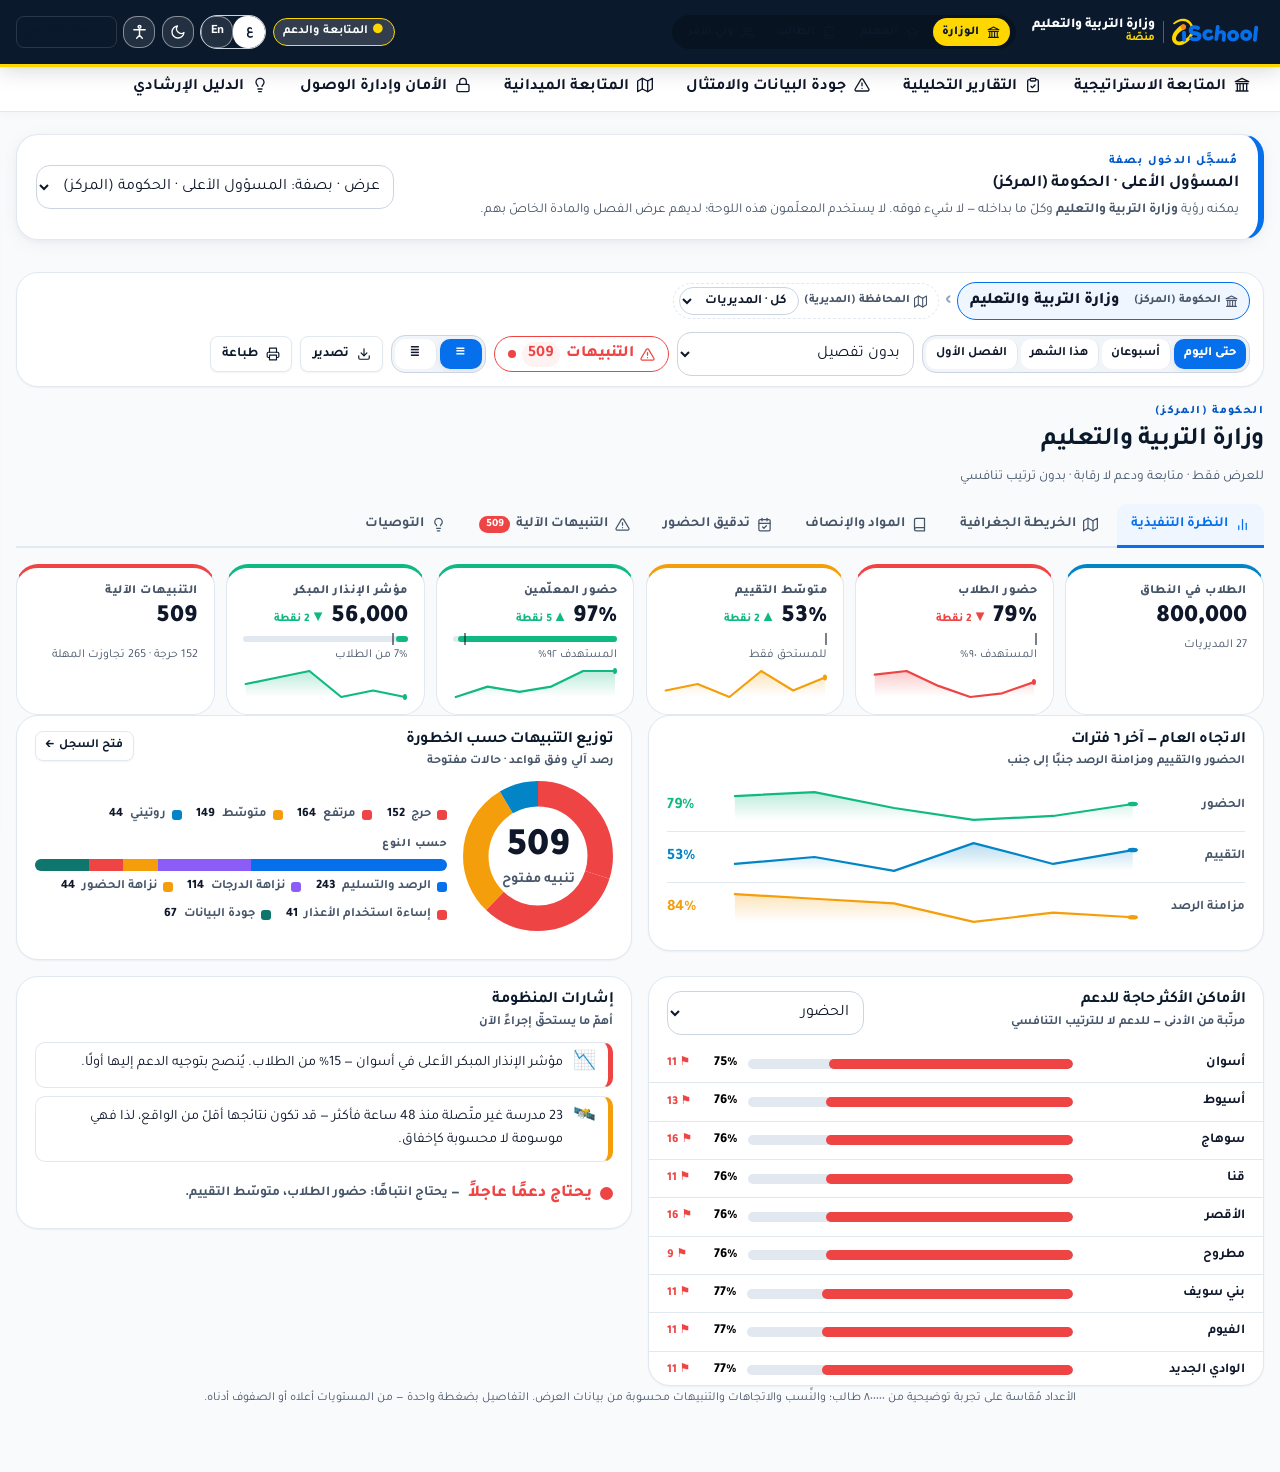
==== ministry.html @ 99958c45 "feat: iSchool Manassa National Learning Platform - Multi-Portal Executive Cockpit & Egypt Map" ====
<!DOCTYPE html>
<html lang="ar" dir="rtl" id="root">
<head>
<meta charset="UTF-8">
<meta name="viewport" content="width=device-width, initial-scale=1, viewport-fit=cover">
<title>لوحة المتابعة والتحليل الاستراتيجي — وزارة التربية والتعليم | iSchool & وزارة التربية والتعليم</title>
<link rel="preconnect" href="https://fonts.googleapis.com">
<link rel="preconnect" href="https://fonts.gstatic.com" crossorigin>
<link href="https://fonts.googleapis.com/css2?family=Outfit:wght@400;500;600;700;800;900&family=Plus+Jakarta+Sans:wght@400;500;600;700;800&family=Tajawal:wght@400;500;700;800;900&display=swap" rel="stylesheet">
<link rel="stylesheet" href="css/styles.css">
</head>
<body>
<a class="skip" href="#main">الانتقال إلى المحتوى الرئيسي</a>
<div id="app"></div>
<div id="toast" class="toast" role="status" aria-live="polite" hidden></div>
<div id="live" class="sr-only" aria-live="polite"></div>

<script src="js/main.js"></script>
<script>
  document.addEventListener('DOMContentLoaded', () => {
    S.route = 'admin';
    S.adminPath = ['min']; S.adminAnalyticsTab = 'macro';
    render();
  });
</script>
</body>
</html>
---- css/styles.css ----
/* ============================================================
   iSchool & MINISTERIAL ULTRA-PREMIUM DESIGN SYSTEM
   Modern, vibrant, glassmorphism, responsive, WCAG 2.2 AA compliant.
   ============================================================ */
:root{
  --ischool-blue:#056FEC; --ischool-blue-dark:#004CB8; --ischool-blue-deep:#0B192C; --ischool-blue-light:#EFF6FF;
  --ischool-gold:#FFD700; --ischool-gold-dark:#D4AF37; --ischool-gold-light:#FFFBEB;
  --ischool-orange:#FF7F1C; --ischool-orange-light:#FFF7ED;
  
  --teal-900:#0B192C; --teal-700:#056FEC; --teal-600:#0056C6; --teal-100:#DBEAFE; 
  --teal-050:#EFF6FF;
  --sand:#F8FAFC; --paper:#FFFFFF; --line:#E2E8F0; --line-strong:#CBD5E1;
  --ink:#0F172A; --ink-2:#475569; --ink-3:#94A3B8;
  --ok-700:#10B981; --ok-050:#ECFDF5; 
  --warn-700:#F59E0B; --warn-050:#FFFBEB;
  --risk-700:#EF4444; --risk-050:#FEF2F2;
  --info-700:#0284C7; --info-050:#F0F9FF;
  --purple-700:#8B5CF6; --purple-050:#F5F3FF;
  --focus:#056FEC; --focus-ring:#FFD700;
  --radius-sm:8px; --radius:14px; --radius-lg:22px; --radius-full:9999px;
  --shadow-sm:0 1px 2px 0 rgba(11,25,44,0.05);
  --shadow:0 4px 20px -2px rgba(11,25,44,0.06), 0 2px 6px -1px rgba(11,25,44,0.04);
  --shadow-lg:0 20px 25px -5px rgba(11,25,44,0.1), 0 10px 10px -5px rgba(11,25,44,0.04);
  --shadow-glow:0 0 20px rgba(5,111,236,0.18);
  --tap:44px;
  --maxw:1340px;
  --font: "Tajawal", "Somar Rounded", "Plus Jakarta Sans", system-ui, -apple-system, BlinkMacSystemFont, "Segoe UI", Roboto, sans-serif;
  --font-en: "Outfit", "Plus Jakarta Sans", sans-serif;
  --transition: all 0.2s cubic-bezier(0.4, 0, 0.2, 1);
}

/* Base element styles */
body{
  margin:0;
  background:var(--sand);
  color:var(--ink);
  font-family:var(--font);
  line-height:1.6;
  -webkit-font-smoothing:antialiased;
  -moz-osx-font-smoothing:grayscale;
}

h1,h2,h3,h4{
  line-height:1.25;
  margin:0 0 .5em;
  color:var(--teal-900);
  font-weight:800;
  letter-spacing:-0.02em;
}
h1{font-size:1.75rem;}
h2{font-size:1.35rem;}
h3{font-size:1.15rem;}
h4{font-size:1rem;}

/* Modern Elevated Cards */
.card{
  background:var(--paper);
  border:1.5px solid var(--line);
  border-radius:var(--radius);
  padding:1.25rem 1.4rem;
  box-shadow:var(--shadow);
  transition:var(--transition);
  position:relative;
}
.card:hover{
  border-color:rgba(5,111,236,0.25);
  box-shadow:0 8px 30px -4px rgba(11,25,44,0.08);
}
.card.highlight{
  background:linear-gradient(180deg, #FFFFFF 0%, var(--teal-050) 100%);
  border-color:rgba(5,111,236,0.2);
}

/* Modern Pill Buttons */
.btn{
  display:inline-flex;
  align-items:center;
  justify-content:center;
  gap:.55rem;
  min-height:var(--tap);
  padding:.6rem 1.25rem;
  border-radius:var(--radius);
  border:1.5px solid transparent;
  background:linear-gradient(135deg, var(--ischool-blue) 0%, var(--ischool-blue-dark) 100%);
  color:#fff;
  font:inherit;
  font-weight:800;
  font-size:.92rem;
  cursor:pointer;
  text-decoration:none;
  box-shadow:0 4px 12px rgba(5,111,236,0.22);
  transition:var(--transition);
}
.btn:hover{
  transform:translateY(-2px);
  box-shadow:0 6px 18px rgba(5,111,236,0.32);
}
.btn.sec{
  background:var(--paper);
  color:var(--teal-900);
  border-color:var(--line);
  box-shadow:var(--shadow-sm);
}
.btn.sec:hover{
  background:var(--teal-050);
  border-color:var(--ischool-blue);
  color:var(--ischool-blue);
}
.btn.ghost{
  background:transparent;
  border-color:transparent;
  color:var(--teal-900);
  box-shadow:none;
}
.btn.ghost:hover{
  background:rgba(5,111,236,0.08);
  color:var(--ischool-blue);
}
.btn.gold{
  background:linear-gradient(135deg, #FFD700 0%, #F59E0B 100%);
  color:#0B192C;
  border-color:#F59E0B;
  box-shadow:0 4px 12px rgba(245,158,11,0.25);
}
.btn.gold:hover{
  box-shadow:0 6px 18px rgba(245,158,11,0.35);
}
.btn.sm{
  min-height:36px;
  padding:.35rem .85rem;
  font-size:.85rem;
  border-radius:var(--radius-sm);
}
.btn.xs{
  min-height:30px;
  padding:.2rem .65rem;
  font-size:.78rem;
  border-radius:var(--radius-sm);
}

/* Modern Segmented Control */
.seg{
  display:inline-flex;
  background:#F1F5F9;
  border:1.5px solid var(--line);
  border-radius:var(--radius);
  padding:3px;
  gap:3px;
}
.seg button{
  min-height:34px;
  border:none;
  background:transparent;
  color:var(--ink-2);
  font:inherit;
  font-weight:700;
  font-size:.85rem;
  cursor:pointer;
  padding:.3rem .85rem;
  border-radius:calc(var(--radius) - 4px);
  transition:var(--transition);
}
.seg button:hover{
  color:var(--teal-900);
}
.seg button.on, .seg button[aria-selected="true"], .seg button[aria-pressed="true"]{
  background:var(--paper);
  color:var(--ischool-blue);
  font-weight:800;
  box-shadow:0 2px 6px rgba(0,0,0,0.08);
}

/* Modern Badges & Tags */
.tag{
  display:inline-flex;
  align-items:center;
  gap:.35rem;
  font-size:.8rem;
  font-weight:800;
  padding:.25rem .65rem;
  border-radius:var(--radius-full);
  border:1.5px solid var(--line);
  line-height:1.2;
}
.tag.ok{background:var(--ok-050);color:var(--ok-700);border-color:rgba(16,185,129,0.3);}
.tag.warn{background:var(--warn-050);color:var(--warn-700);border-color:rgba(245,158,11,0.3);}
.tag.risk{background:var(--risk-050);color:var(--risk-700);border-color:rgba(239,68,68,0.3);}
.tag.info{background:var(--info-050);color:var(--info-700);border-color:rgba(2,132,199,0.3);}
.tag.gold{background:var(--ischool-gold-light);color:#854D0E;border-color:rgba(245,158,11,0.3);}

/* Modern Table with Sticky Frosted Header */
.tbl-scroll{
  overflow:auto;
  border:1.5px solid var(--line);
  border-radius:var(--radius);
  background:var(--paper);
  box-shadow:var(--shadow-sm);
}
table{border-collapse:collapse;width:100%;font-size:.92rem;}
thead th{
  position:sticky;
  top:0;
  background:linear-gradient(180deg, #F8FAFC 0%, #EDF2F7 100%);
  color:var(--teal-900);
  font-weight:800;
  font-size:.85rem;
  text-transform:uppercase;
  letter-spacing:0.03em;
  padding:.75rem .9rem;
  border-bottom:2px solid var(--line);
  z-index:2;
  white-space:nowrap;
}
tbody td{
  padding:.75rem .9rem;
  border-bottom:1px solid var(--line);
  vertical-align:middle;
  transition:background 0.15s ease;
}
tbody tr:hover{
  background:var(--teal-050);
}
tbody tr:last-child td{
  border-bottom:none;
}

/* Modern Metric / KPI Stat Card */
.stat{display:flex;flex-direction:column;gap:.25rem;}
.stat .num{
  font-size:1.9rem;
  font-weight:900;
  color:var(--teal-900);
  line-height:1.1;
  font-variant-numeric:tabular-nums;
}
.stat .lbl{
  font-size:.82rem;
  color:var(--ink-2);
  font-weight:700;
}
.eyebrow{
  font-size:.74rem;
  letter-spacing:.08em;
  text-transform:uppercase;
  color:var(--teal-600);
  font-weight:800;
  margin-bottom:.35rem;
}

/* Sticky Appbar with Glassmorphism */
header.appbar{
  position:sticky;
  top:0;
  z-index:100;
  background:rgba(11,25,44,0.94);
  backdrop-filter:blur(12px);
  -webkit-backdrop-filter:blur(12px);
  color:#fff;
  border-bottom:2px solid rgba(255,215,0,0.4);
  box-shadow:0 4px 20px rgba(0,0,0,0.15);
}
.appbar .wrap{
  min-height:60px;
  padding-top:.4rem;
  padding-bottom:.4rem;
}

/* Modern Primary Nav Bar */
nav.mainnav{
  background:var(--paper);
  border-bottom:1.5px solid var(--line);
  position:sticky;
  top:60px;
  z-index:90;
  box-shadow:0 2px 10px rgba(0,0,0,0.03);
}
.navlink{
  display:inline-flex;
  align-items:center;
  gap:.5rem;
  min-height:var(--tap);
  padding:.4rem 1.1rem;
  border:none;
  background:transparent;
  color:var(--ink-2);
  font:inherit;
  font-weight:700;
  cursor:pointer;
  border-bottom:3px solid transparent;
  white-space:nowrap;
  transition:var(--transition);
}
.navlink:hover{
  color:var(--ischool-blue);
  background:var(--teal-050);
}
.navlink[aria-current="page"]{
  color:var(--ischool-blue);
  border-bottom-color:var(--ischool-blue);
  font-weight:800;
  background:var(--teal-050);
}

/* Modern Modal Overlay */
.coach-bg{
  position:fixed;
  inset:0;
  background:rgba(11,25,44,0.6);
  backdrop-filter:blur(8px);
  -webkit-backdrop-filter:blur(8px);
  display:flex;
  align-items:center;
  justify-content:center;
  z-index:500;
  padding:1rem;
  animation:fadeIn 0.2s ease;
}
.coach{
  background:var(--paper);
  border:1.5px solid var(--line);
  border-radius:var(--radius-lg);
  box-shadow:var(--shadow-lg);
  padding:1.5rem;
  animation:slideUp 0.25s cubic-bezier(0.16, 1, 0.3, 1);
}
@keyframes fadeIn{from{opacity:0;}to{opacity:1;}}
@keyframes slideUp{from{transform:translateY(15px);opacity:0;}to{transform:translateY(0);opacity:1;}}

/* Grid utilities */
.grid-2{display:grid;grid-template-columns:repeat(auto-fit,minmax(280px,1fr));gap:1rem;}
.grid-3{display:grid;grid-template-columns:repeat(auto-fit,minmax(220px,1fr));gap:1rem;}
.grid-4{display:grid;grid-template-columns:repeat(auto-fit,minmax(180px,1fr));gap:1rem;}

/* WCAG resize + reflow) */
html{font-size:100%;} 
html.fs-1{font-size:112.5%;}
html.fs-2{font-size:125%;}
/* High-contrast theme */
html.hc{
  --sand:#ffffff; --paper:#ffffff; --line:#000000; --line-strong:#000000;
  --ink:#000000; --ink-2:#000000; --teal-700:#0a3d3d; --teal-900:#000000;
  --ok-700:#0a6b2f; --warn-700:#7a4600; --risk-700:#9a0d07; --info-700:#0b3aa3;
  --teal-050:#ffffff; --ok-050:#ffffff; --warn-050:#ffffff; --risk-050:#ffffff; --info-050:#ffffff;
  --shadow:none;
}
html.hc *{border-color:#000 !important;}
html.hc a, html.hc .lnk{text-decoration:underline;}
/* Dyslexia-friendly spacing */
html.spacing body{letter-spacing:.03em; word-spacing:.12em; line-height:1.8;}
/* Reduced motion (manual + system) */
html.no-motion *,html.no-motion *::before,html.no-motion *::after{animation:none !important;transition:none !important;scroll-behavior:auto !important;}
@media (prefers-reduced-motion:reduce){*{animation:none !important;transition:none !important;}}

*{box-sizing:border-box;}
body{margin:0;background:var(--sand);color:var(--ink);font-family:var(--font);line-height:1.55;-webkit-text-size-adjust:100%;}
h1,h2,h3,h4{line-height:1.2;margin:0 0 .4em;color:var(--teal-900);font-weight:700;}
h1{font-size:1.6rem;} h2{font-size:1.25rem;} h3{font-size:1.05rem;} h4{font-size:.95rem;}
p{margin:0 0 .7em;}
a,.lnk{color:var(--teal-700);font-weight:600;}
[hidden]{display:none !important;}

/* Focus visibility — thick, never relying on colour alone */
:focus{outline:none;}
:focus-visible, a:focus-visible, button:focus-visible, input:focus-visible,
select:focus-visible, textarea:focus-visible, [tabindex]:focus-visible{
  outline:3px solid var(--focus); outline-offset:2px;
  box-shadow:0 0 0 5px var(--focus-ring);
  border-radius:6px; position:relative; z-index:5;
}
/* keep focused controls clear of sticky headers (Focus Not Obscured 2.4.11) */
button,a,input,select,textarea,[tabindex]{scroll-margin-top:120px;scroll-margin-bottom:24px;}

/* Skip link */
.skip{position:absolute;inset-inline-start:8px;top:-60px;background:var(--teal-900);color:#fff;
  padding:12px 18px;border-radius:0 0 var(--radius) var(--radius);z-index:200;font-weight:700;transition:top .15s;}
.skip:focus{top:0;}

/* Buttons & controls — all meet 44px tap target */
.btn{display:inline-flex;align-items:center;justify-content:center;gap:.5rem;
  min-height:var(--tap);padding:.55rem 1rem;border-radius:var(--radius);
  border:1.5px solid var(--teal-700);background:var(--teal-700);color:#fff;
  font:inherit;font-weight:700;cursor:pointer;text-decoration:none;}
.btn:hover{background:var(--teal-900);border-color:var(--teal-900);}
.btn.sec{background:var(--paper);color:var(--teal-900);}
.btn.sec:hover{background:var(--teal-050);}
.btn.ghost{background:transparent;border-color:transparent;color:var(--teal-900);}
.btn.ghost:hover{background:var(--teal-050);}
.btn.sm{min-height:36px;padding:.3rem .7rem;font-size:.85rem;}
.btn.block{width:100%;}
.btn:disabled{opacity:.5;cursor:not-allowed;}
.iconbtn{min-width:var(--tap);min-height:var(--tap);display:inline-flex;align-items:center;justify-content:center;
  border:1.5px solid var(--line);background:var(--paper);border-radius:var(--radius);cursor:pointer;color:var(--teal-900);font:inherit;font-weight:700;}
.iconbtn[aria-pressed="true"]{background:var(--teal-900);color:#fff;border-color:var(--teal-900);}

input,select,textarea{font:inherit;color:var(--ink);background:var(--paper);
  border:1.5px solid var(--line-strong);border-radius:var(--radius);padding:.5rem .6rem;min-height:var(--tap);width:100%;}
input[type=checkbox],input[type=radio]{width:auto;min-height:0;padding:0;flex:0 0 auto;accent-color:var(--teal-700);transform:scale(1.2);margin:0 .15rem;}
label{font-weight:600;display:block;margin-bottom:.25rem;}
.field{margin-bottom:1rem;}
.hint{color:var(--ink-2);font-size:.85rem;font-weight:400;}

/* Layout */
.wrap{max-width:var(--maxw);margin:0 auto;padding:0 1rem;}
.row{display:flex;gap:1rem;flex-wrap:wrap;}
.grid{display:grid;gap:1rem;}
.card{background:var(--paper);border:1.5px solid var(--line);border-radius:var(--radius-lg);
  padding:1.1rem 1.2rem;box-shadow:var(--shadow);}
.card h3{margin-top:0;}
.eyebrow{font-size:.72rem;letter-spacing:.12em;text-transform:uppercase;color:var(--teal-600);font-weight:800;margin-bottom:.35rem;}
.muted{color:var(--ink-2);}
.classbar{display:flex;align-items:center;justify-content:space-between;flex-wrap:wrap;gap:.7rem;margin-bottom:1rem;padding:.7rem 1rem;border:1.5px solid var(--teal-700);border-inline-start:6px solid var(--teal-700);border-radius:var(--radius);background:var(--teal-050);}
.classbar-now{display:flex;flex-direction:column;gap:.05rem;min-width:0;}
.classbar-now .eyebrow{margin:0;}
.classbar-name{font-size:1.25rem;font-weight:800;color:var(--teal-900);line-height:1.15;display:flex;align-items:center;gap:.4rem;}
.classbar-meta{font-size:.82rem;color:var(--ink-2);font-weight:600;}
.classbar-switch{display:flex;align-items:center;gap:.5rem;flex-shrink:0;}
.classbar-switch > span{font-size:.82rem;font-weight:700;color:var(--teal-900);}
.classbar-switch select{width:auto;max-width:60vw;}
.small{font-size:.85rem;}
.tag{display:inline-flex;align-items:center;gap:.35rem;font-size:.78rem;font-weight:700;
  padding:.2rem .55rem;border-radius:999px;border:1.5px solid var(--line);}
.tag.ok{background:var(--ok-050);color:var(--ok-700);border-color:var(--ok-700);}
.tag.warn{background:var(--warn-050);color:var(--warn-700);border-color:var(--warn-700);}
.tag.risk{background:var(--risk-050);color:var(--risk-700);border-color:var(--risk-700);}
.tag.info{background:var(--info-050);color:var(--info-700);border-color:var(--info-700);}

/* App chrome */
header.appbar{position:sticky;top:0;z-index:100;background:var(--teal-900);color:#fff;border-bottom:3px solid var(--focus-ring);}
.appbar .wrap{display:flex;align-items:center;gap:.8rem;min-height:64px;padding-top:.4rem;padding-bottom:.4rem;flex-wrap:wrap;}
.brand{display:flex;align-items:center;gap:.6rem;font-weight:800;font-size:1.1rem;color:#fff;text-decoration:none;}
.brand .logo{width:38px;height:38px;border-radius:9px;background:#fff;display:grid;place-items:center;color:var(--teal-900);font-weight:900;}
.appbar .spacer{flex:1;}
.appbar .role-pill{background:rgba(255,255,255,.16);border:1.5px solid rgba(255,255,255,.4);color:#fff;
  padding:.3rem .7rem;border-radius:999px;font-weight:700;font-size:.85rem;}
.appbar .iconbtn{background:rgba(255,255,255,.1);border-color:rgba(255,255,255,.45);color:#fff;}
.appbar .iconbtn[aria-pressed="true"]{background:#fff;color:var(--teal-900);}
.appbar .signout-btn{width:auto;padding:0 .7rem;opacity:.65;border-color:rgba(255,255,255,.2);font-size:.85rem;}
.appbar .signout-btn:hover,.appbar .signout-btn:focus-visible{opacity:1;background:rgba(220,38,38,.25);border-color:rgba(220,38,38,.5);}

/* Primary nav */
nav.mainnav{background:var(--paper);border-bottom:1.5px solid var(--line);position:sticky;top:var(--appbar-h,64px);z-index:90;}
.mainnav .wrap{display:flex;gap:.25rem;overflow-x:auto;}
.navlink{display:inline-flex;align-items:center;gap:.5rem;min-height:var(--tap);padding:.4rem .9rem;
  border:none;background:transparent;color:var(--ink);font:inherit;font-weight:700;cursor:pointer;
  border-bottom:4px solid transparent;white-space:nowrap;}
.navlink:hover{color:var(--teal-700);}
.navlink[aria-current="page"]{color:var(--teal-900);border-bottom-color:var(--teal-700);}

main{padding:1.4rem 0 4rem;}
.page-head{display:flex;align-items:flex-end;justify-content:space-between;gap:1rem;flex-wrap:wrap;margin-bottom:1.1rem;}

/* Accessibility toolbar (the signature: always present, never buried) */
.a11y-panel{position:fixed;inset-inline-end:0;top:140px;z-index:150;width:320px;max-width:92vw;
  background:var(--paper);border:1.5px solid var(--line-strong);border-inline-end:none;
  border-radius:var(--radius-lg) 0 0 var(--radius-lg);box-shadow:-6px 6px 24px rgba(11,61,61,.18);
  padding:1rem;transform:translateX(105%);transition:transform .18s ease;
  max-height:calc(100dvh - 160px); overflow-y:auto;}
@media (max-width:640px){
  .a11y-panel{top:0;width:100vw;max-width:100vw;height:100dvh;max-height:100dvh;
    border-radius:0;border-inline-start:none;padding-top:1rem;}
}
html[dir=rtl] .a11y-panel{transform:translateX(-105%);}
.a11y-panel.open{transform:translateX(0);}
.a11y-row{display:flex;align-items:center;justify-content:space-between;gap:.5rem;padding:.5rem 0;border-bottom:1px solid var(--line);}
.a11y-row:last-child{border-bottom:none;}
.seg{display:inline-flex;border:1.5px solid var(--line-strong);border-radius:var(--radius);overflow:hidden;}
.seg button{min-height:38px;min-width:42px;border:none;background:var(--paper);color:var(--ink);font:inherit;font-weight:700;cursor:pointer;padding:0 .5rem;border-inline-start:1.5px solid var(--line);}
.seg button:first-child{border-inline-start:none;}
.seg button[aria-pressed="true"]{background:var(--teal-700);color:#fff;}
/* attendance options colour-coded by state: present=green, late=yellow, absent=red, excused=white */
.seg button[data-att]{font-weight:800;}
.seg button[data-att][data-val="present"]{color:var(--ok-700);background:var(--ok-050);}
.seg button[data-att][data-val="late"]{color:var(--warn-700);background:var(--warn-050);}
.seg button[data-att][data-val="absent"]{color:var(--risk-700);background:var(--risk-050);}
.seg button[data-att][data-val="excused"]{color:var(--ink);background:var(--paper);}
.seg button[data-att][aria-checked="true"][data-val="present"]{background:var(--ok-700);color:#fff;}
.seg button[data-att][aria-checked="true"][data-val="late"]{background:var(--warn-700);color:#fff;}
.seg button[data-att][aria-checked="true"][data-val="absent"]{background:var(--risk-700);color:#fff;}
.seg button[data-att][aria-checked="true"][data-val="excused"]{background:#fff;color:var(--ink);box-shadow:inset 0 0 0 2.5px var(--ink);}
.toggle{min-height:38px;min-width:64px;border:1.5px solid var(--line-strong);border-radius:999px;background:var(--paper);
  cursor:pointer;font-weight:800;color:var(--ink-2);}
.toggle[aria-pressed="true"]{background:var(--ok-700);color:#fff;border-color:var(--ok-700);}

/* Tables / gradebook */
.tbl-scroll{overflow:auto;border:1.5px solid var(--line);border-radius:var(--radius-lg);background:var(--paper);}
table{border-collapse:collapse;width:100%;font-size:.92rem;}
caption{text-align:start;padding:.6rem .8rem;font-weight:700;color:var(--teal-900);}
th,td{padding:.5rem .6rem;text-align:start;border-bottom:1px solid var(--line);white-space:nowrap;}
thead th{position:sticky;top:0;background:var(--teal-050);color:var(--teal-900);z-index:2;border-bottom:2px solid var(--line-strong);}
tbody tr:hover{background:var(--sand);}
th[scope=row]{position:sticky;inset-inline-start:0;background:var(--paper);z-index:1;font-weight:700;}
.gb-input,.qz-input{width:64px;min-height:38px;text-align:center;padding:.2rem;}

/* Mastery / progress bars */
.bar{display:block;width:100%;height:12px;border-radius:999px;background:var(--line);overflow:hidden;border:1px solid var(--line-strong);min-width:90px;}
.bar > span{display:block;height:100%;background:var(--teal-700);}
.bar.ok>span{background:var(--ok-700);} .bar.warn>span{background:var(--warn-700);} .bar.risk>span{background:var(--risk-700);}

/* Stat cards */
.stat{display:flex;flex-direction:column;gap:.15rem;}
.stat .num{font-size:1.7rem;font-weight:800;color:var(--teal-900);line-height:1;}
.stat .lbl{font-size:.82rem;color:var(--ink-2);font-weight:600;}
/* ---- admin macro dashboard ---- */
.adm-hero{display:flex;justify-content:space-between;gap:1rem;flex-wrap:wrap;align-items:flex-end;margin:.2rem 0 1rem;padding-bottom:.9rem;border-bottom:2px solid var(--line);}
.adm-verdict{display:inline-flex;align-items:center;gap:.5rem;font-weight:800;margin:.45rem 0 0;font-size:1.05rem;}
.adm-verdict .dot{width:13px;height:13px;border-radius:50%;display:inline-block;}
.adm-verdict.ok{color:var(--ok-700);} .adm-verdict.ok .dot{background:var(--ok-700);}
.adm-verdict.warn{color:var(--warn-700);} .adm-verdict.warn .dot{background:var(--warn-700);}
.adm-verdict.risk{color:var(--risk-700);} .adm-verdict.risk .dot{background:var(--risk-700);}
.adm-attention{display:flex;gap:.45rem;flex-wrap:wrap;margin-bottom:1rem;}
.insights{display:grid;gap:.5rem;margin-bottom:1rem;}
.insight{display:flex;gap:.6rem;align-items:flex-start;border:1.5px solid var(--line);border-inline-start-width:5px;border-radius:10px;padding:.6rem .8rem;background:var(--paper);}
.insight.warn{border-inline-start-color:var(--warn-700);} .insight.risk{border-inline-start-color:var(--risk-700);} .insight.ok{border-inline-start-color:var(--ok-700);} .insight.info{border-inline-start-color:var(--info-700);}
.insight .ico{font-size:1.15rem;line-height:1.35;flex:0 0 auto;} .insight p{margin:0;font-size:.9rem;}
.swatch{display:inline-block;width:12px;height:12px;border-radius:3px;flex:0 0 auto;}
.suppressed{display:flex;gap:.5rem;align-items:center;color:var(--ink-2);font-size:.86rem;padding:.45rem 0;border-bottom:1px solid var(--line);}
.kpi-row{display:grid;grid-template-columns:repeat(auto-fit,minmax(150px,1fr));gap:.7rem;margin-bottom:1rem;}
.kpi{background:var(--paper);border:1.5px solid var(--line);border-radius:var(--radius-lg);padding:.85rem 1rem;border-top:5px solid var(--line);}
.kpi.ok{border-top-color:var(--ok-700);} .kpi.warn{border-top-color:var(--warn-700);} .kpi.risk{border-top-color:var(--risk-700);} .kpi.info{border-top-color:var(--info-700);}
.kpi .knum{font-size:1.85rem;font-weight:800;color:var(--teal-900);line-height:1;}
.kpi .klbl{font-size:.82rem;color:var(--ink-2);font-weight:600;margin-top:.25rem;}
.kpi .kbar{height:6px;border-radius:99px;background:var(--line);overflow:hidden;margin:.5rem 0 .3rem;}
.kpi .kbar span{display:block;height:100%;}
.kpi.ok .kbar span{background:var(--ok-700);} .kpi.warn .kbar span{background:var(--warn-700);} .kpi.risk .kbar span{background:var(--risk-700);} .kpi.info .kbar span{background:var(--info-700);}
.kpi .kctx{font-size:.74rem;color:var(--ink-2);}
.adm-children{display:grid;grid-template-columns:repeat(auto-fit,minmax(248px,1fr));gap:.8rem;}
.adm-child{display:block;width:100%;text-align:start;cursor:pointer;border:1.5px solid var(--line);border-radius:var(--radius-lg);padding:1rem;background:var(--paper);}
.adm-child:hover,.adm-child:focus-visible{border-color:var(--teal-700);box-shadow:0 2px 10px rgba(0,0,0,.06);outline:none;}
.adm-child .clab{font-weight:800;font-size:1.05rem;}
.adm-child .crow{display:flex;justify-content:space-between;gap:.4rem;font-size:.8rem;margin-top:.5rem;flex-wrap:wrap;}
.kpi .ktop{display:flex;justify-content:space-between;align-items:flex-start;gap:.4rem;}
.kdelta{font-size:.72rem;font-weight:800;white-space:nowrap;}
.kdelta.ok{color:var(--ok-700);} .kdelta.risk{color:var(--risk-700);} .kdelta.muted{color:var(--ink-2);}
.layer-h{font-family:var(--mono,inherit);font-size:.72rem;letter-spacing:.12em;text-transform:uppercase;color:var(--ink-2);font-weight:800;margin:1.4rem 0 .5rem;display:flex;align-items:center;gap:.5rem;}
.layer-h::after{content:"";flex:1;height:1px;background:var(--line);}
.cmp-row{display:grid;grid-template-columns:128px 1fr 52px;align-items:center;gap:.5rem;padding:.22rem 0;}
.cmp-lab{font-size:.82rem;font-weight:600;white-space:nowrap;overflow:hidden;text-overflow:ellipsis;}
.cmp-track{height:18px;background:var(--line);border-radius:99px;overflow:hidden;}
.cmp-fill{display:block;height:100%;border-radius:99px;}
.cmp-fill.ok{background:var(--ok-700);} .cmp-fill.warn{background:var(--warn-700);} .cmp-fill.risk{background:var(--risk-700);}
.cmp-val{font:inherit;font-weight:800;font-size:.84rem;text-align:end;background:none;border:none;color:var(--teal-700);cursor:pointer;padding:.2rem;min-height:32px;}
.cmp-val:hover{text-decoration:underline;}
.num-cell{text-align:end;font-variant-numeric:tabular-nums;}

/* Breadcrumb */
.crumbs{display:flex;flex-wrap:wrap;gap:.3rem;align-items:center;font-weight:700;margin-bottom:.8rem;}
.crumbs button{border:none;background:transparent;color:var(--teal-700);font:inherit;font-weight:700;cursor:pointer;padding:.3rem .4rem;border-radius:6px;min-height:36px;}
.crumbs button:hover{background:var(--teal-050);}
.crumbs .sep{color:var(--ink-2);}
.crumbs .here{color:var(--ink);}

/* Status / live region toast */
.toast{position:fixed;inset-inline-start:50%;bottom:24px;transform:translateX(-50%);
  background:var(--teal-900);color:#fff;padding:.7rem 1.1rem;border-radius:999px;font-weight:700;
  box-shadow:var(--shadow);z-index:300;display:flex;gap:.5rem;align-items:center;max-width:92vw;}
html[dir=rtl] .toast{transform:translateX(50%);}

/* Login / front doors */
.hero{background:linear-gradient(180deg,var(--teal-900),var(--teal-700));color:#fff;padding:2.2rem 0 2.6rem;}
html.hc .hero{background:#000;}
.doors{display:grid;grid-template-columns:repeat(auto-fit,minmax(230px,1fr));gap:1rem;}
.auth-card{max-width:540px;margin:1.4rem auto 0;}
.auth-method{display:inline-flex;align-items:center;gap:.4rem;background:var(--teal-050);color:var(--teal-900);border-radius:99px;padding:.25rem .7rem;font-size:.78rem;font-weight:700;}
.otp-row{display:flex;gap:.5rem;justify-content:center;margin:.6rem 0;}
.otp-box{width:46px;height:56px;border:2px solid var(--line-strong);border-radius:10px;font:inherit;font-size:1.5rem;font-weight:800;text-align:center;}
.wa-note{display:flex;gap:.5rem;align-items:center;background:#e7f7ee;border:1px solid #1ea25a;border-radius:10px;padding:.5rem .7rem;font-size:.85rem;color:#0b6b39;}
.sms-bubble{background:#e9eef6;border-radius:14px;padding:.7rem .9rem;max-width:330px;font-size:.9rem;position:relative;margin:.4rem 0;}
.sms-bubble .from{font-size:.72rem;color:var(--ink-2);font-weight:700;margin-bottom:.2rem;}
.roster-grid{display:grid;grid-template-columns:repeat(auto-fill,minmax(120px,1fr));gap:.6rem;margin:.6rem 0;}
.roster-pick{display:flex;flex-direction:column;align-items:center;gap:.4rem;border:2px solid var(--line);border-radius:12px;padding:.7rem .4rem;background:var(--paper);cursor:pointer;font:inherit;}
.roster-pick:hover,.roster-pick:focus-visible{border-color:var(--teal-700);outline:none;}
.roster-pick.on{border-color:var(--teal-700);background:var(--teal-050);box-shadow:0 0 0 2px var(--teal-700) inset;}
.roster-pick .av{width:46px;height:46px;border-radius:50%;background:var(--teal-700);color:#fff;display:flex;align-items:center;justify-content:center;font-weight:800;font-size:1.2rem;}
.qr-mock{width:132px;height:132px;display:grid;grid-template-columns:repeat(11,1fr);gap:1px;background:#fff;border:6px solid #fff;box-shadow:0 0 0 1px var(--line-strong);}
.qr-mock i{background:var(--ink);}
.door{display:flex;flex-direction:column;gap:.5rem;text-align:start;background:var(--paper);border:1.5px solid var(--line);
  border-radius:var(--radius-lg);padding:1.2rem;cursor:pointer;color:var(--ink);font:inherit;box-shadow:var(--shadow);}
.door:hover{border-color:var(--teal-700);transform:translateY(-2px);}
html.no-motion .door:hover{transform:none;}
.door .ico{font-size:1.8rem;}
.door h3{margin:0;}
.door .lnk{display:inline-block;margin-top:.4rem;background:var(--teal-700);color:#fff;font-weight:700;padding:.55rem 1.2rem;border-radius:10px;text-align:center;align-self:flex-start;}
.door:hover .lnk{background:var(--teal-900);}
html.hc .door .lnk{text-decoration:none;border:2px solid #fff;}

/* Content reader */
.reader{max-width:70ch;}

/* Misc helpers */
.flex{display:flex;gap:1rem;} .between{justify-content:space-between;} .center{align-items:center;}
.wrapw{flex-wrap:wrap;} .col{flex-direction:column;}
.mt{margin-top:1rem;} .mt2{margin-top:1.6rem;} .mb{margin-bottom:1rem;}
.right{margin-inline-start:auto;}
.sr-only{position:absolute;width:1px;height:1px;padding:0;margin:-1px;overflow:hidden;clip:rect(0 0 0 0);white-space:nowrap;border:0;}
.skip-pdf{position:absolute;left:-9999px;top:auto;z-index:50;background:var(--teal-700);color:#fff;padding:.4rem .8rem;border-radius:6px;font-weight:700;font-size:.85rem;text-decoration:none;border:2px solid #fff;}
.skip-pdf:focus{position:relative;left:auto;display:inline-block;margin:.3rem 0;}
.exam-away-warn{position:fixed;top:0;left:0;right:0;background:#fef3cd;color:#7a5a00;border-bottom:2px solid #d4a72c;padding:10px 16px;text-align:center;font-weight:600;font-size:.9rem;z-index:999;animation:slideUp .3s ease}
.divider{height:1px;background:var(--line);margin:1rem 0;border:none;}
.pill-row{display:flex;gap:.4rem;flex-wrap:wrap;}
.kbd{font:inherit;background:var(--teal-050);border:1px solid var(--line-strong);border-radius:6px;padding:.05rem .35rem;font-size:.8rem;font-weight:700;}

@media (max-width:640px){
  .appbar .wrap{min-height:auto;gap:.4rem;padding-top:.3rem;padding-bottom:.3rem;}
  .appbar .btn-label{display:none;}
  .appbar .iconbtn{padding:0 .45rem !important;width:var(--tap) !important;min-width:var(--tap);font-size:1.1rem;}
  .appbar .signout-btn{width:auto !important;min-width:0;padding:0 .4rem !important;font-size:.8rem;margin-inline-start:.3rem;opacity:.5;border-style:dashed;}
  .appbar .readbtn{padding:0 .55rem !important;width:auto !important;}
  .appbar .role-pill{font-size:.72rem;padding:.15rem .45rem;}
  .page-head{flex-direction:column;align-items:flex-start;}
  h1{font-size:1.35rem;}
}

/* ---------- low-literacy / parent-friendly components ---------- */
.speak{display:inline-flex;align-items:center;justify-content:center;gap:.4rem;
  min-height:var(--tap);min-width:var(--tap);padding:.45rem .8rem;border-radius:999px;
  border:2px solid var(--teal-700);background:var(--teal-050);color:var(--teal-900);
  font:inherit;font-weight:700;cursor:pointer;font-size:1rem;}
.speak:hover{background:var(--teal-100);}
.speak .ic{font-size:1.25rem;}
/* big, icon-led tiles for caregivers with low literacy */
.bigtiles{display:grid;grid-template-columns:repeat(auto-fit,minmax(220px,1fr));gap:1rem;}
.bigtile{display:flex;flex-direction:column;align-items:center;text-align:center;gap:.5rem;
  background:var(--paper);border:2.5px solid var(--line);border-radius:var(--radius-lg);
  padding:1.4rem 1rem;cursor:pointer;color:var(--ink);font:inherit;box-shadow:var(--shadow);min-height:170px;justify-content:center;}
.bigtile:hover{border-color:var(--teal-700);transform:translateY(-2px);}
html.no-motion .bigtile:hover{transform:none;}
.bigtile .em{font-size:3rem;line-height:1;}
.bigtile .word{font-size:1.35rem;font-weight:800;color:var(--teal-900);}
.bigtile .sub{font-size:1rem;color:var(--ink-2);}
.bigtile.ok{border-color:var(--ok-700);} .bigtile.warn{border-color:var(--warn-700);} .bigtile.risk{border-color:var(--risk-700);}
/* traffic-light status block */
.status-big{display:flex;align-items:center;gap:1rem;border-radius:var(--radius-lg);
  padding:1.1rem 1.2rem;border:2.5px solid;}
.status-big.ok{background:var(--ok-050);border-color:var(--ok-700);}
.status-big.warn{background:var(--warn-050);border-color:var(--warn-700);}
.status-big.risk{background:var(--risk-050);border-color:var(--risk-700);}
.status-big .dot{width:34px;height:34px;border-radius:999px;flex:none;}
.status-big.ok .dot{background:var(--ok-700);} .status-big.warn .dot{background:var(--warn-700);} .status-big.risk .dot{background:var(--risk-700);}
.status-big .txt{font-size:1.2rem;font-weight:700;color:var(--ink);}
/* attendance dot grid */
.dotgrid{display:flex;flex-wrap:wrap;gap:.45rem;}
.dotgrid .d{width:30px;height:30px;border-radius:8px;display:grid;place-items:center;font-size:.9rem;color:#fff;font-weight:800;border:1.5px solid rgba(0,0,0,.15);}
.d.present{background:var(--ok-700);} .d.absent{background:var(--risk-700);} .d.late{background:var(--warn-700);} .d.none{background:#cfd8d6;color:var(--ink-2);}
.bignum{font-size:2.4rem;font-weight:800;line-height:1;color:var(--teal-900);}
.facebar{display:flex;align-items:center;gap:.6rem;}
.facebar .face{font-size:1.8rem;line-height:1;}
.child-pick{display:flex;align-items:center;gap:.6rem;flex-wrap:wrap;}
.child-chip{display:inline-flex;align-items:center;gap:.5rem;border:2px solid var(--line);background:var(--paper);
  border-radius:999px;padding:.35rem .8rem .35rem .4rem;font:inherit;font-weight:700;cursor:pointer;min-height:var(--tap);color:var(--ink);}
.child-chip[aria-pressed="true"]{border-color:var(--teal-700);background:var(--teal-050);}
.child-chip .av{width:34px;height:34px;border-radius:999px;background:var(--teal-700);color:#fff;display:grid;place-items:center;font-weight:800;}
.msg{display:flex;gap:.7rem;padding:.9rem 0;border-bottom:1px solid var(--line);}
.msg .av{width:42px;height:42px;border-radius:999px;flex:none;display:grid;place-items:center;font-size:1.3rem;background:var(--teal-100);}
.msg .body{flex:1;}
.msg .who{font-weight:800;color:var(--teal-900);}
.msg .when{color:var(--ink-2);font-size:.85rem;}
/* onboarding coach overlay */
.coach-bg{position:fixed;inset:0;background:rgba(11,61,61,.55);z-index:500;display:grid;place-items:center;padding:1rem;}
.coach{background:var(--paper);border-radius:var(--radius-lg);max-width:540px;width:100%;padding:1.6rem;box-shadow:0 18px 50px rgba(11,61,61,.4);border:2px solid var(--line);}
.coach .em{font-size:3.2rem;line-height:1;}
.coach h2{margin:.4rem 0 .2rem;font-size:1.5rem;}
.coach p.lead{font-size:1.15rem;line-height:1.6;}
.coach-dots{display:flex;gap:.4rem;justify-content:center;margin:.4rem 0 1rem;}
.coach-dots i{width:10px;height:10px;border-radius:999px;background:var(--line-strong);display:inline-block;}
.coach-dots i.on{background:var(--teal-700);width:26px;}
/* training cards */
.steps{counter-reset:step;display:grid;gap:.7rem;}
.steps li{list-style:none;display:flex;gap:.8rem;align-items:flex-start;background:var(--teal-050);border:1.5px solid var(--line);border-radius:var(--radius);padding:.8rem 1rem;}
.steps li::before{counter-increment:step;content:counter(step);flex:none;width:34px;height:34px;border-radius:999px;background:var(--teal-700);color:#fff;display:grid;place-items:center;font-weight:800;}
.glossary{display:grid;grid-template-columns:repeat(auto-fill,minmax(180px,1fr));gap:.6rem;}
.gloss{display:flex;gap:.6rem;align-items:center;border:1.5px solid var(--line);border-radius:var(--radius);padding:.6rem .7rem;}
.gloss .em{font-size:1.6rem;line-height:1;}
/* gradebook quick-entry: untouched cells look like defaults, not entered marks */
.gb-input.is-default{color:var(--ink-2);background:repeating-linear-gradient(135deg,transparent,transparent 6px,rgba(15,92,92,.05) 6px,rgba(15,92,92,.05) 7px);font-style:italic;}
/* calm reassurance banner for the daily teacher loop */
.calm{display:flex;gap:.7rem;align-items:center;background:var(--ok-050);border:1.5px solid var(--ok-700);
  border-radius:var(--radius);padding:.7rem 1rem;color:var(--ink);font-weight:600;}
.calm .em{font-size:1.4rem;line-height:1;}
.bigtile.action{align-items:flex-start;text-align:start;min-height:auto;padding:1.3rem;}
.bigtile.action .word{font-size:1.25rem;}
.bigtile.action .sub{color:var(--ink-2);}
.seg-tabs{display:flex;gap:.4rem;flex-wrap:wrap;border-bottom:2px solid var(--line);padding-bottom:.2rem;}
.devnote{margin-top:1.6rem;border:1px dashed var(--line);border-inline-start:4px solid #7c3aed;background:#faf8ff;border-radius:10px;padding:.2rem .9rem;font-size:.86rem;color:#42435a;}
.devnote summary{cursor:pointer;font-weight:700;color:#6d28d9;padding:.45rem 0;list-style:none;}
.devnote summary::-webkit-details-marker{display:none;}
.devnote summary::before{content:"\25B8 ";color:#7c3aed;}
.devnote[open] summary::before{content:"\25BE ";}
.devnote p{margin:.45rem 0;line-height:1.5;}
.hc .devnote{background:#fff;border-color:#000;border-inline-start-color:#000;color:#000;}
.hc .devnote summary{color:#000;}
.seg-tab{font:inherit;font-weight:700;cursor:pointer;background:transparent;border:none;border-radius:10px 10px 0 0;padding:.55rem 1rem;min-height:var(--tap);color:var(--ink-2);border-bottom:3px solid transparent;margin-bottom:-2px;}
.seg-tab:hover{color:var(--teal-900);background:var(--teal-050);}
.seg-tab.on{color:var(--teal-900);border-bottom-color:var(--teal-700);}
.lesson-card{overflow:hidden;transition:border-color .15s,transform .15s;padding:0;}
.lesson-card:hover{border-color:var(--teal-700);transform:translateY(-2px);}
html.no-motion .lesson-card:hover{transform:none;}
.lesson-cover{position:relative;height:96px;display:flex;align-items:center;padding-inline:1.15rem;overflow:hidden;}
.lesson-cover .cover-emoji{font-size:2.7rem;line-height:1;filter:drop-shadow(0 1px 1px rgba(0,0,0,.12));z-index:1;}
.lesson-cover .cover-motif{position:absolute;inset-inline-end:-8px;bottom:-26px;font-size:6.2rem;opacity:.12;line-height:1;pointer-events:none;transform:rotate(-8deg);}
.lesson-body{padding:1rem 1.15rem 1.15rem;}
.lesson-body h3{margin:.15rem 0 0;font-size:1.2rem;line-height:1.25;}
/* connectivity + security */
.netpill{display:inline-flex;align-items:center;gap:.4rem;border:1.5px solid var(--line-strong);background:var(--paper);border-radius:99px;padding:.22rem .7rem;font:inherit;font-weight:700;font-size:.82rem;cursor:pointer;color:var(--ink);}
.netpill .dot{width:9px;height:9px;border-radius:50%;background:var(--ok-700);}
.netpill.off{border-color:var(--warn-700);background:var(--warn-050);color:var(--warn-700);}
.netpill.off .dot{background:var(--warn-700);}
.netpill .qcount{font-weight:800;}
.netpill.nocache{border-color:var(--risk-700);background:var(--risk-050);color:var(--risk-700);}
.netpill.nocache .dot{background:var(--risk-700);}
.netbanner.danger{background:var(--risk-050);border-block-color:var(--risk-700);color:var(--risk-700);}
.iconbtn.readbtn{background:var(--teal-700);border-color:var(--teal-700);color:#fff;font-weight:800;}
.iconbtn.readbtn:hover,.iconbtn.readbtn:focus-visible{background:var(--teal-900);border-color:var(--teal-900);color:#fff;}
.iconbtn.readbtn svg{flex:0 0 auto;}
.netbanner{background:var(--warn-050);border-block:1.5px solid var(--warn-700);color:var(--warn-700);font-weight:600;font-size:.9rem;padding:.5rem 1rem;text-align:center;}
.pilot-banner{background:#fef3cd;border-block:1.5px solid #b8860b;color:#7a5a00;font-weight:600;font-size:.88rem;padding:.55rem 1rem;text-align:center;line-height:1.5;}
.teacher-welcome{background:var(--info-050,#eef3ff);border:2px solid var(--info-700,#0d5c8c);border-radius:var(--radius-lg);padding:1.2rem 1.4rem;margin-bottom:1rem;position:relative;}
.teacher-welcome .tw-close{position:absolute;top:.6rem;inset-inline-end:.7rem;background:none;border:1.5px solid var(--info-700,#0d5c8c);border-radius:6px;color:var(--info-700,#0d5c8c);font:inherit;font-size:.82rem;font-weight:700;padding:.2rem .6rem;cursor:pointer;}
.teacher-welcome .tw-close:hover,.teacher-welcome .tw-close:focus-visible{background:var(--info-700,#0d5c8c);color:#fff;}
.pilot-banner .dismiss{background:none;border:1.5px solid currentColor;border-radius:6px;color:inherit;font:inherit;font-size:.82rem;font-weight:700;padding:.15rem .7rem;cursor:pointer;margin-inline-start:.6rem;vertical-align:middle;}
.pilot-banner .dismiss:hover,.pilot-banner .dismiss:focus-visible{background:rgba(0,0,0,.08);outline:2px solid currentColor;outline-offset:1px;}
.gb-input:disabled{background:var(--sand,#f1ece1);color:var(--ink-2);cursor:not-allowed;}
.sec-matrix th,.sec-matrix td{text-align:center;}
.sec-matrix th:first-child,.sec-matrix td:first-child{text-align:start;font-weight:700;}
.sec-yes{color:var(--ok-700);font-weight:800;} .sec-no{color:var(--ink-2);} .sec-part{color:var(--warn-700);font-weight:700;}
.report-doc{background:#fff;border:1px solid var(--line);border-radius:var(--radius);padding:1.6rem 1.8rem;max-width:820px;margin-top:1rem;}
.report-doc .rep-head{display:flex;gap:1rem;align-items:flex-start;border-bottom:3px solid var(--teal-700);padding-bottom:.8rem;margin-bottom:1rem;}
.report-doc .rep-crest{width:54px;height:54px;border-radius:12px;background:var(--teal-700);color:#fff;display:flex;align-items:center;justify-content:center;font-weight:800;font-size:1.7rem;flex:0 0 auto;}
.report-doc .rep-org{font-size:.82rem;color:var(--ink-2);font-weight:700;}
.report-doc .rep-title{margin:.1rem 0;font-size:1.4rem;}
.report-doc .rep-meta{margin:.2rem 0 0;font-size:.85rem;color:var(--ink-2);}
.report-doc h3{margin:1.1rem 0 .4rem;font-size:1.05rem;}
.report-doc .rep-verdict{font-weight:800;margin:.2rem 0 .8rem;}
.report-doc .rep-verdict.ok{color:var(--ok-700);} .report-doc .rep-verdict.warn{color:var(--warn-700);} .report-doc .rep-verdict.risk{color:var(--risk-700);}
.report-doc .rep-tbl{width:100%;border-collapse:collapse;margin:.3rem 0;font-size:.9rem;}
.report-doc .rep-tbl th,.report-doc .rep-tbl td{border:1px solid var(--line);padding:.4rem .6rem;text-align:start;}
.report-doc .rep-tbl thead th{background:var(--sand,#f3efe6);}
.report-doc .rep-foot{margin-top:1.2rem;padding-top:.7rem;border-top:1px solid var(--line);font-size:.76rem;color:var(--ink-2);}
@media print{
  body{background:#fff;}
  body *{visibility:hidden !important;}
  #report-doc, #report-doc *{visibility:visible !important;}
  #report-doc{position:absolute;inset-inline:0;top:0;margin:0;border:none;max-width:none;}
  .no-print{display:none !important;}
}
.lesson-open{display:block;width:100%;text-align:start;background:transparent;border:none;cursor:pointer;font:inherit;color:inherit;padding:1rem 1rem .4rem;}
.lesson-open .lnk{font-weight:700;color:var(--teal-700);}
.lang-switch{display:inline-flex;border:1.5px solid var(--line-strong);border-radius:999px;overflow:hidden;}
.lang-switch .lang-opt{font:inherit;font-weight:800;cursor:pointer;background:transparent;border:none;min-height:var(--tap);padding:0 .8rem;color:var(--ink-2);}
.lang-switch .lang-opt.on{background:var(--teal-700);color:#fff;}
.set-row{display:flex;justify-content:space-between;align-items:flex-start;gap:1rem;padding:.75rem 0;border-bottom:1px solid var(--line);flex-wrap:wrap;}
.set-row:last-child{border-bottom:none;}
.set-label{font-weight:700;display:block;}
.set-hint{display:block;font-size:.85rem;color:var(--ink-2);margin-top:.15rem;max-width:46ch;}
details.faq{border:1.5px solid var(--line-strong);border-radius:var(--radius);margin:.5rem 0;overflow:hidden;}
details.faq summary{cursor:pointer;padding:.8rem 1rem;font-weight:700;list-style:none;min-height:var(--tap);display:flex;align-items:center;gap:.5rem;}
details.faq summary::-webkit-details-marker{display:none;}
details.faq summary::before{content:'+';font-weight:800;color:var(--teal-700);font-size:1.2rem;}
details.faq[open] summary::before{content:'–';}
details.faq summary:focus-visible{outline:3px solid var(--focus);outline-offset:2px;}
details.faq .faq-a{padding:0 1rem 1rem;color:var(--ink-1);max-width:64ch;}
.freq-h{font-weight:800;font-size:.95rem;color:var(--ink-2);margin:1.3rem 0 .55rem;display:flex;align-items:center;gap:.45rem;}
.freq-h::after{content:'';flex:1;height:1px;background:var(--line);}
/* Dark mode — added from teacher feedback. */
html.dark{ --bg:#0f172a; --surface:#111827; --surface-2:#1f2937; --ink:#e5e7eb; --ink2:#cbd5e1; --ink3:#94a3b8; --line:#374151; --line-strong:#4b5563; --teal-050:#134e4a; --teal-700:#5eead4; --info-050:#1e3a5f; --info-700:#7dd3fc; --ok-050:#14532d; --ok-700:#86efac; --warn-050:#422006; --warn-700:#fbbf24; --risk-050:#450a0a; --risk-700:#fca5a5; }
html.dark body{ background:var(--bg); color:var(--ink); }
html.dark .card, html.dark .calm, html.dark .a11y-panel{ background:var(--surface); color:var(--ink); border-color:var(--line); }
html.dark input, html.dark select, html.dark textarea{ background:var(--surface-2); color:var(--ink); border-color:var(--line); }
html.dark .btn.sec, html.dark .iconbtn{ background:var(--surface-2); color:var(--ink); border-color:var(--line); }
html.dark a{ color:var(--info-700); }
html.dark .muted, html.dark .small.muted{ color:var(--ink3); }
html.dark .tag.ok{ background:var(--ok-050); color:var(--ok-700); }
html.dark .tag.info{ background:var(--info-050); color:var(--info-700); }
html.dark .tag.warn{ background:var(--warn-050); color:var(--warn-700); }
html.dark .tag.risk{ background:var(--risk-050); color:var(--risk-700); }

/* Vector SVG Icon System */
.ui-icon {
  display: inline-block;
  vertical-align: middle;
  stroke: currentColor;
  stroke-width: 2;
  fill: none;
  stroke-linecap: round;
  stroke-linejoin: round;
  transition: transform 0.15s ease, stroke 0.15s ease;
}
button:hover .ui-icon, a:hover .ui-icon {
  transform: scale(1.08);
}
.door .ico {
  width: 52px;
  height: 52px;
  display: flex;
  align-items: center;
  justify-content: center;
  border-radius: 14px;
  background: var(--teal-050);
  border: 1.5px solid rgba(5, 111, 236, 0.18);
  margin-bottom: 0.5rem;
}
.door .ico .ui-icon {
  stroke: var(--ischool-blue);
}
.door:hover .ico {
  background: var(--ischool-blue);
  border-color: var(--ischool-blue);
}
.door:hover .ico .ui-icon {
  stroke: #FFFFFF;
}


/* ==========================================================================
   Ultra-Modern Portal Entrance Cards (Lucide / Apple / Linear SaaS Standard)
   ========================================================================== */
.modern-portal-card {
  background: #FFFFFF;
  border-radius: 20px;
  border: 1.5px solid #E2E8F0;
  padding: 1.6rem 1.45rem 1.4rem;
  display: flex;
  flex-direction: column;
  justify-content: space-between;
  box-shadow: 0 4px 20px rgba(0, 0, 0, 0.035);
  transition: all 0.28s cubic-bezier(0.16, 1, 0.3, 1);
  position: relative;
  overflow: hidden;
}
.modern-portal-card::before {
  content: '';
  position: absolute;
  top: 0;
  left: 0;
  right: 0;
  height: 4px;
  background: transparent;
  transition: background 0.25s ease;
}
.modern-portal-card:hover {
  transform: translateY(-7px);
  box-shadow: 0 18px 40px rgba(5, 111, 236, 0.12);
  border-color: #CBD5E1;
}

/* Card Top Row */
.portal-card-top {
  display: flex;
  align-items: center;
  justify-content: space-between;
  gap: 0.5rem;
  margin-bottom: 1.15rem;
}
.portal-badge-icon {
  width: 60px;
  height: 60px;
  border-radius: 16px;
  display: flex;
  align-items: center;
  justify-content: center;
  box-shadow: 0 6px 16px rgba(0, 0, 0, 0.06);
  transition: transform 0.25s ease, box-shadow 0.25s ease;
}
.modern-portal-card:hover .portal-badge-icon {
  transform: scale(1.08) rotate(-2deg);
}
.portal-badge-icon .ui-icon {
  width: 30px;
  height: 30px;
}

.portal-pill {
  font-size: 0.74rem;
  font-weight: 800;
  padding: 0.25rem 0.65rem;
  border-radius: 999px;
  line-height: 1;
}

/* Card Typography */
.portal-card-title {
  font-size: 1.28rem;
  font-weight: 900;
  color: #0B192C;
  margin: 0 0 0.45rem;
  line-height: 1.25;
}
.portal-card-desc {
  font-size: 0.88rem;
  line-height: 1.55;
  color: #64748B;
  margin: 0 0 1.35rem;
  flex-grow: 1;
}

/* Card CTA Button */
.portal-card-cta {
  display: inline-flex;
  align-items: center;
  justify-content: space-between;
  width: 100%;
  padding: 0.7rem 1.1rem;
  border-radius: 12px;
  font-weight: 800;
  font-size: 0.92rem;
  text-decoration: none;
  transition: all 0.2s ease;
  box-sizing: border-box;
}
.cta-arrow {
  font-size: 1.1rem;
  transition: transform 0.2s ease;
}
.portal-card-cta:hover .cta-arrow {
  transform: translateX(-4px);
}

/* 1. Teacher Palette (Emerald & Mint) */
.card-teacher::before { background: #10B981; }
.badge-teacher {
  background: linear-gradient(135deg, #10B981 0%, #059669 100%);
  color: #FFFFFF;
}
.pill-teacher {
  background: #ECFDF5;
  color: #047857;
  border: 1px solid #A7F3D0;
}
.cta-teacher {
  background: #ECFDF5;
  color: #047857;
  border: 1.5px solid #A7F3D0;
}
.cta-teacher:hover {
  background: #10B981;
  color: #FFFFFF;
  border-color: #10B981;
  box-shadow: 0 6px 16px rgba(16, 185, 129, 0.3);
}

/* 2. Student Palette (Electric Blue & Gold) */
.card-student::before { background: #056FEC; }
.badge-student {
  background: linear-gradient(135deg, #056FEC 0%, #004CB8 100%);
  color: #FFFFFF;
}
.pill-student {
  background: #EFF6FF;
  color: #1D4ED8;
  border: 1px solid #BFDBFE;
}
.cta-student {
  background: #EFF6FF;
  color: #1D4ED8;
  border: 1.5px solid #BFDBFE;
}
.cta-student:hover {
  background: #056FEC;
  color: #FFFFFF;
  border-color: #056FEC;
  box-shadow: 0 6px 16px rgba(5, 111, 236, 0.3);
}

/* 3. Parent Palette (Warm Amber & Orange) */
.card-parent::before { background: #FF7F1C; }
.badge-parent {
  background: linear-gradient(135deg, #FF7F1C 0%, #EA580C 100%);
  color: #FFFFFF;
}
.pill-parent {
  background: #FFF7ED;
  color: #C2410C;
  border: 1px solid #FED7AA;
}
.cta-parent {
  background: #FFF7ED;
  color: #C2410C;
  border: 1.5px solid #FED7AA;
}
.cta-parent:hover {
  background: #FF7F1C;
  color: #FFFFFF;
  border-color: #FF7F1C;
  box-shadow: 0 6px 16px rgba(255, 127, 28, 0.3);
}

/* 4. Ministry Palette (Executive Navy & Gold) */
.card-ministry::before { background: #0B192C; }
.badge-ministry {
  background: linear-gradient(135deg, #0B192C 0%, #056FEC 100%);
  color: #FFD700;
}
.pill-ministry {
  background: #F8FAFC;
  color: #0B192C;
  border: 1px solid #CBD5E1;
}
.cta-ministry {
  background: #0B192C;
  color: #FFFFFF;
  border: 1.5px solid #0B192C;
}
.cta-ministry:hover {
  background: #056FEC;
  color: #FFFFFF;
  border-color: #056FEC;
  box-shadow: 0 6px 16px rgba(5, 111, 236, 0.3);
}

/* 5. Leader Palette (Indigo & Purple) */
.card-leader::before { background: #6366F1; }
.badge-leader {
  background: linear-gradient(135deg, #6366F1 0%, #4F46E5 100%);
  color: #FFFFFF;
}
.pill-leader {
  background: #EEF2FF;
  color: #4338CA;
  border: 1px solid #C7D2FE;
}
.cta-leader {
  background: #EEF2FF;
  color: #4338CA;
  border: 1.5px solid #C7D2FE;
}
.cta-leader:hover {
  background: #6366F1;
  color: #FFFFFF;
  border-color: #6366F1;
  box-shadow: 0 6px 16px rgba(99, 102, 241, 0.3);
}

/* 6. Coordinator Palette (Sky Cyan) */
.card-coordinator::before { background: #0284C7; }
.badge-coordinator {
  background: linear-gradient(135deg, #0284C7 0%, #0369A1 100%);
  color: #FFFFFF;
}
.pill-coordinator {
  background: #F0F9FF;
  color: #0369A1;
  border: 1px solid #BAE6FD;
}
.cta-coordinator {
  background: #F0F9FF;
  color: #0369A1;
  border: 1.5px solid #BAE6FD;
}
.cta-coordinator:hover {
  background: #0284C7;
  color: #FFFFFF;
  border-color: #0284C7;
  box-shadow: 0 6px 16px rgba(2, 132, 199, 0.3);
}

/* 7. Sysadmin Palette (Slate Violet) */
.card-sysadmin::before { background: #7C3AED; }
.badge-sysadmin {
  background: linear-gradient(135deg, #7C3AED 0%, #6D28D9 100%);
  color: #FFFFFF;
}
.pill-sysadmin {
  background: #F5F3FF;
  color: #6D28D9;
  border: 1px solid #DDD6FE;
}
.cta-sysadmin {
  background: #F5F3FF;
  color: #6D28D9;
  border: 1.5px solid #DDD6FE;
}
.cta-sysadmin:hover {
  background: #7C3AED;
  color: #FFFFFF;
  border-color: #7C3AED;
  box-shadow: 0 6px 16px rgba(124, 58, 237, 0.3);
}

/* 8. Control Palette (Rose Crimson) */
.card-control::before { background: #E11D48; }
.badge-control {
  background: linear-gradient(135deg, #E11D48 0%, #BE123C 100%);
  color: #FFFFFF;
}
.pill-control {
  background: #FFF1F2;
  color: #BE123C;
  border: 1px solid #FECDD3;
}
.cta-control {
  background: #FFF1F2;
  color: #BE123C;
  border: 1.5px solid #FECDD3;
}
.cta-control:hover {
  background: #E11D48;
  color: #FFFFFF;
  border-color: #E11D48;
  box-shadow: 0 6px 16px rgba(225, 29, 72, 0.3);
}

/* ============================================================
   MINISTRY BI DASHBOARD
   Scroll-light, KPI-forward, multi-tiered oversight surface.
   ============================================================ */
.bi-shell{display:flex;flex-direction:column;gap:1rem;}

/* ---- sticky command bar: tier rail + timeframe + breakdown + flags bell ---- */
.bi-cmd{display:flex;align-items:center;justify-content:space-between;gap:.75rem;flex-wrap:wrap;
  background:var(--paper);border:1.5px solid var(--line);border-radius:var(--radius-lg);
  padding:.6rem .8rem;position:sticky;top:var(--appbar-h,64px);z-index:40;box-shadow:var(--shadow-sm);}
.bi-cmd-r{display:flex;align-items:center;gap:.5rem;flex-wrap:wrap;}
.seg.sm button{min-height:30px;padding:.2rem .6rem;font-size:.8rem;}

/* ---- tier rail (Ministry / Governorate → District → School → Classroom) ---- */
.tier-rail{display:flex;align-items:center;gap:.35rem;flex-wrap:wrap;}
.tier{display:flex;align-items:center;gap:.35rem;background:var(--sand);border:1.5px solid var(--line);
  border-radius:999px;padding:.2rem .3rem .2rem .7rem;}
html[dir=rtl] .tier{padding:.2rem .7rem .2rem .3rem;}
.tier.here{background:var(--teal-050);border-color:var(--ischool-blue);}
.tier.next{background:transparent;border-style:dashed;}
.tier-lvl{font-size:.72rem;font-weight:800;color:var(--ink-2);white-space:nowrap;display:flex;align-items:center;gap:.25rem;}
.tier-name{border:none;background:transparent;font:inherit;font-weight:800;color:var(--ink);cursor:pointer;
  padding:.15rem .5rem;border-radius:999px;min-height:28px;}
.tier-name:hover{background:rgba(5,111,236,.1);color:var(--ischool-blue);}
.tier-pick{width:auto;min-width:120px;max-width:180px;min-height:28px;padding:.1rem .4rem;font-size:.82rem;
  font-weight:700;border-radius:999px;border-color:var(--line-strong);}
.tier-sep{color:var(--ink-3);font-weight:700;}
.tier-reset{border:none;background:transparent;color:var(--ischool-blue);font:inherit;font-weight:800;
  cursor:pointer;font-size:.82rem;padding:.2rem .5rem;min-height:28px;border-radius:999px;}
.tier-reset:hover{background:var(--teal-050);}

/* ---- pane tabs ---- */
.bi-tabs{display:flex;gap:.3rem;flex-wrap:wrap;border-bottom:2px solid var(--line);padding-bottom:0;}
.bi-tab{display:inline-flex;align-items:center;gap:.4rem;border:none;background:transparent;color:var(--ink-2);
  font:inherit;font-weight:700;font-size:.88rem;cursor:pointer;padding:.55rem .9rem;border-radius:10px 10px 0 0;
  border-bottom:3px solid transparent;margin-bottom:-2px;min-height:var(--tap);}
.bi-tab:hover{color:var(--ischool-blue);background:var(--teal-050);}
.bi-tab.on{color:var(--ischool-blue);border-bottom-color:var(--ischool-blue);background:var(--teal-050);}
.bi-tab-b{background:var(--line);color:var(--ink);border-radius:999px;font-size:.7rem;font-weight:800;
  padding:.05rem .4rem;line-height:1.4;}
.bi-tab-b.hot{background:var(--risk-700);color:#fff;}

.bi-head{display:flex;align-items:flex-end;justify-content:space-between;gap:1rem;flex-wrap:wrap;}
.bi-head-sub{margin:.15rem 0 0;font-size:.85rem;color:var(--ink-2);}
.bi-privacy{display:inline-flex;align-items:center;gap:.4rem;font-size:.85rem;font-weight:700;padding:.4rem .7rem;
  border-radius:999px;margin:0 0 .3rem;}
.bi-privacy.info{background:var(--info-050);color:var(--info-700);}
.bi-privacy.risk{background:var(--risk-050);color:var(--risk-700);}
.bi-bell{display:inline-flex;align-items:center;gap:.4rem;border:1.5px solid var(--line-strong);background:var(--paper);
  border-radius:999px;padding:.3rem .8rem;font:inherit;font-weight:800;cursor:pointer;color:var(--ink);min-height:34px;}
.bi-bell b{background:var(--sand);border-radius:999px;padding:0 .4rem;}
.bi-bell.hot{border-color:var(--risk-700);color:var(--risk-700);}
.bi-bell.hot b{background:var(--risk-050);color:var(--risk-700);}
.bi-bell-dot{width:8px;height:8px;border-radius:50%;background:var(--risk-700);display:inline-block;}

/* ---- KPI strip: the reading unit of the dashboard, scroll-free ---- */
.bi-kpis{display:grid;grid-template-columns:repeat(auto-fit,minmax(168px,1fr));gap:.7rem;}
.bi-kpi{display:flex;flex-direction:column;gap:.3rem;text-align:start;background:var(--paper);
  border:1.5px solid var(--line);border-top:4px solid var(--line);border-radius:var(--radius-lg);
  padding:.85rem 1rem;font:inherit;cursor:default;}
button.bi-kpi{cursor:pointer;transition:var(--transition);}
button.bi-kpi:hover{border-color:var(--ischool-blue);box-shadow:var(--shadow-sm);transform:translateY(-1px);}
.bi-kpi.ok{border-top-color:var(--ok-700);} .bi-kpi.warn{border-top-color:var(--warn-700);}
.bi-kpi.risk{border-top-color:var(--risk-700);} .bi-kpi.info{border-top-color:var(--info-700);}
.bi-kpi-lbl{font-size:.78rem;font-weight:800;color:var(--ink-2);text-transform:uppercase;letter-spacing:.04em;}
.bi-kpi-num{font-size:1.55rem;font-weight:900;color:var(--ink);line-height:1;display:flex;align-items:baseline;gap:.5rem;flex-wrap:wrap;}
.bi-kpi-ctx{font-size:.76rem;color:var(--ink-2);}
.bi-kpi-spark{margin-top:-.2rem;}
.bi-bullet{position:relative;display:block;height:6px;border-radius:99px;background:var(--line);overflow:visible;}
.bi-bullet i{display:block;height:100%;border-radius:99px;background:currentColor;}
.bi-kpi.ok .bi-bullet i{background:var(--ok-700);} .bi-kpi.warn .bi-bullet i{background:var(--warn-700);}
.bi-kpi.risk .bi-bullet i{background:var(--risk-700);} .bi-kpi.info .bi-bullet i{background:var(--info-700);}
.bi-bullet b{position:absolute;top:-3px;width:2px;height:12px;background:var(--ink);opacity:.55;}
.bi-delta{font-size:.72rem;font-weight:800;white-space:nowrap;}
.bi-delta.ok{color:var(--ok-700);} .bi-delta.risk{color:var(--risk-700);} .bi-delta.muted{color:var(--ink-3);}
.bi-spark{display:block;width:100%;height:34px;overflow:visible;}

/* ---- panel grid: fixed cards, each scrolls internally — the page shouldn't ---- */
.bi-grid{display:grid;grid-template-columns:repeat(2,1fr);gap:1rem;align-items:start;}
.bi-panel{background:var(--paper);border:1.5px solid var(--line);border-radius:var(--radius-lg);
  box-shadow:var(--shadow-sm);display:flex;flex-direction:column;overflow:hidden;}
.bi-panel.span-2{grid-column:1 / -1;}
.bi-panel-h{display:flex;align-items:flex-start;justify-content:space-between;gap:.6rem;
  padding:.9rem 1.1rem .6rem;}
.bi-panel-h h3{margin:0;font-size:1rem;}
.bi-panel-sub{margin:.15rem 0 0;font-size:.78rem;color:var(--ink-2);font-weight:600;}
.bi-panel-tools{flex:0 0 auto;}
.bi-panel-b{padding:0 1.1rem 1.05rem;max-height:340px;overflow:auto;}
.bi-panel-b.flush{padding:0;}
.bi-panel-f{padding:.5rem 1.1rem;border-top:1px solid var(--line);font-size:.76rem;color:var(--ink-2);}
.bi-foot{font-size:.76rem;color:var(--ink-2);text-align:center;margin:.2rem 0 0;}

/* ---- trend rows ---- */
.bi-trend{display:grid;grid-template-columns:96px 1fr 52px;align-items:center;gap:.6rem;padding:.5rem 0;
  border-bottom:1px solid var(--line);}
.bi-trend:last-child{border-bottom:none;}
.bi-trend-l{font-size:.82rem;font-weight:700;color:var(--ink-2);}
.bi-trend-v{text-align:end;font-size:1rem;}

/* ---- donut + stack + legend ---- */
.bi-donut-row{display:flex;align-items:center;gap:1rem;flex-wrap:wrap;}
.bi-donut{flex:0 0 auto;}
.bi-donut-side{flex:1;min-width:160px;}
.bi-mini{font-size:.72rem;font-weight:800;color:var(--ink-2);text-transform:uppercase;letter-spacing:.05em;
  margin:.7rem 0 .3rem;}
.bi-stack{display:flex;width:100%;height:12px;border-radius:99px;overflow:hidden;background:var(--line);}
.bi-stack span{display:block;height:100%;}
.bi-legend{display:flex;flex-wrap:wrap;gap:.5rem .9rem;margin-top:.4rem;}
.bi-lg{display:inline-flex;align-items:center;gap:.4rem;font-size:.8rem;color:var(--ink-2);font-weight:600;}
.bi-lg i{width:10px;height:10px;border-radius:3px;display:inline-block;flex:0 0 auto;}
.bi-lg b{color:var(--ink);font-weight:800;}

/* ---- compare rows (support-first ordering) ---- */
.bi-cmp{display:flex;flex-direction:column;}
.bi-cmp-row{display:grid;grid-template-columns:1fr 2fr auto auto;align-items:center;gap:.6rem;
  border:none;background:transparent;font:inherit;text-align:start;cursor:pointer;padding:.5rem 1.1rem;
  border-bottom:1px solid var(--line);width:100%;}
.bi-cmp-row:last-child{border-bottom:none;}
.bi-cmp-row:hover{background:var(--sand);}
.bi-cmp-l{font-size:.85rem;font-weight:700;color:var(--ink);white-space:nowrap;overflow:hidden;text-overflow:ellipsis;}
.bi-cmp-t{height:10px;background:var(--line);border-radius:99px;overflow:hidden;}
.bi-cmp-t i{display:block;height:100%;border-radius:99px;}
.bi-cmp-t i.ok{background:var(--ok-700);} .bi-cmp-t i.warn{background:var(--warn-700);} .bi-cmp-t i.risk{background:var(--risk-700);}
.bi-cmp-v{font-weight:800;font-size:.86rem;text-align:end;}
.bi-cmp-f{font-size:.76rem;font-weight:800;color:var(--risk-700);min-width:38px;text-align:end;}

/* ---- subject cards ---- */
.bi-subj-grid{display:grid;grid-template-columns:repeat(auto-fit,minmax(190px,1fr));gap:.8rem;}
.bi-subj{border:1.5px solid var(--line);border-top:4px solid var(--line);border-radius:var(--radius);padding:.8rem .9rem;}
.bi-subj.ok{border-top-color:var(--ok-700);} .bi-subj.warn{border-top-color:var(--warn-700);} .bi-subj.risk{border-top-color:var(--risk-700);}
.bi-subj-h{display:flex;align-items:center;gap:.4rem;margin-bottom:.5rem;}
.bi-subj-h strong{flex:1;font-size:.92rem;}
.bi-subj-i svg{vertical-align:middle;}
.bi-subj-f{display:flex;align-items:center;justify-content:space-between;margin-top:.4rem;gap:.5rem;}

/* ---- facts grid (simple stat pairs) ---- */
.bi-facts{display:grid;grid-template-columns:repeat(2,1fr);gap:.8rem;}
.bi-fact-n{display:block;font-size:1.4rem;font-weight:900;color:var(--ink);line-height:1.1;}
.bi-fact-l{display:block;font-size:.76rem;color:var(--ink-2);font-weight:700;margin-top:.15rem;}

/* ---- weekly attendance mini-chart ---- */
.bi-week{display:flex;align-items:flex-end;gap:.5rem;height:76px;}
.bi-week-c{flex:1;display:flex;flex-direction:column;align-items:center;justify-content:flex-end;gap:.3rem;height:100%;}
.bi-week-b{width:100%;border-radius:6px 6px 2px 2px;display:flex;align-items:flex-start;justify-content:center;
  padding-top:.2rem;font-size:.68rem;font-weight:800;color:#fff;}
.bi-week-b.ok{background:var(--ok-700);} .bi-week-b.warn{background:var(--warn-700);}
.bi-week-b.risk{background:var(--risk-700);} .bi-week-b.none{background:var(--line);}
.bi-week-d{font-size:.72rem;color:var(--ink-2);font-weight:700;}
.bi-note{font-size:.8rem;color:var(--ink-2);margin:.6rem 0 0;padding-top:.5rem;border-top:1px dashed var(--line);}

/* ---- rules list (anomaly-detection engine legend) ---- */
.bi-rules{list-style:none;margin:0;padding:0;display:grid;gap:.5rem;}
.bi-rules li{display:grid;grid-template-columns:auto auto 1fr auto;align-items:center;gap:.6rem;
  padding:.5rem .6rem;border:1px solid var(--line);border-radius:10px;font-size:.84rem;}
.bi-rid{font-weight:900;color:var(--ischool-blue);font-size:.78rem;}
.bi-chip{display:inline-flex;align-items:center;gap:.3rem;font-size:.76rem;font-weight:700;color:var(--ink-2);
  background:var(--sand);border-radius:999px;padding:.15rem .5rem;white-space:nowrap;}
.bi-chip.hot{background:var(--risk-050);color:var(--risk-700);}

/* ---- flag filter chips + search/sort row ---- */
.bi-filters{padding:.8rem 1.1rem .5rem;border-bottom:1px solid var(--line);}
.bi-frow{display:flex;align-items:center;gap:.35rem;flex-wrap:wrap;margin-bottom:.5rem;}
.bi-flab{font-size:.76rem;font-weight:800;color:var(--ink-2);min-width:64px;}
.bi-fchip{border:1.5px solid var(--line-strong);background:var(--paper);color:var(--ink-2);font:inherit;
  font-weight:700;font-size:.8rem;border-radius:999px;padding:.25rem .7rem;cursor:pointer;min-height:30px;}
.bi-fchip:hover{border-color:var(--ischool-blue);color:var(--ischool-blue);}
.bi-fchip.on{background:var(--teal-900);color:#fff;border-color:var(--teal-900);}
.bi-fchip.on.s-critical, .bi-fchip.on.s-high{background:var(--risk-700);border-color:var(--risk-700);}
.bi-fchip.on.s-medium{background:var(--warn-700);border-color:var(--warn-700);}
.bi-fchip.on.s-low{background:var(--info-700);border-color:var(--info-700);}
.bi-fgrow{flex:1;}
.bi-fsearch{width:220px;max-width:100%;min-height:34px;font-size:.85rem;}
.bi-fsort{width:auto;min-height:34px;font-size:.85rem;}

/* ---- flag case cards ---- */
.bi-cases{display:flex;flex-direction:column;}
.bi-case{border-bottom:1px solid var(--line);padding:.7rem 1.1rem;border-inline-start:5px solid var(--line);}
.bi-case.sev-critical, .bi-case.sev-high{border-inline-start-color:var(--risk-700);}
.bi-case.sev-medium{border-inline-start-color:var(--warn-700);}
.bi-case.sev-low{border-inline-start-color:var(--info-700);}
.bi-case.open{background:var(--sand);}
.bi-case-h{display:flex;align-items:flex-start;justify-content:space-between;gap:.6rem;}
.bi-case-t{flex:1;display:flex;align-items:baseline;gap:.6rem;border:none;background:transparent;font:inherit;
  text-align:start;cursor:pointer;padding:0;min-height:32px;}
.bi-case-sev{font-size:.72rem;font-weight:900;color:var(--ink-2);white-space:nowrap;}
.bi-case-title{font-weight:800;font-size:.92rem;color:var(--ink);}
.bi-case-chev{color:var(--ink-3);}
.bi-case-meta{display:flex;align-items:center;gap:.5rem;flex:0 0 auto;}
.bi-case-id{font-size:.74rem;color:var(--ink-3);font-weight:700;}
.bi-case-sum{display:flex;flex-wrap:wrap;gap:.4rem;margin-top:.4rem;}
.bi-case-b{margin-top:.7rem;padding-top:.7rem;border-top:1px dashed var(--line);}
.bi-case-rule{margin:0 0 .35rem;font-weight:700;font-size:.85rem;color:var(--ink-2);}
.bi-case-detail{margin:0 0 .6rem;font-size:.88rem;}
.bi-case-metric{display:flex;align-items:baseline;gap:.5rem;margin-bottom:.7rem;font-size:.85rem;}
.bi-case-metric strong{font-size:1.1rem;color:var(--ink);}
.bi-case-acts{display:flex;flex-wrap:wrap;gap:.4rem;}

/* ---- compact flag rows (used inside other panels, e.g. attendance pane) ---- */
.bi-flagrow{display:flex;align-items:center;gap:.6rem;width:100%;border:none;background:transparent;font:inherit;
  text-align:start;cursor:pointer;padding:.55rem 1.1rem;border-bottom:1px solid var(--line);}
.bi-flagrow:last-child{border-bottom:none;}
.bi-flagrow:hover{background:var(--sand);}
.bi-flagrow-s{font-size:1rem;flex:0 0 auto;}
.bi-flagrow-m{flex:1;display:flex;flex-direction:column;gap:.1rem;min-width:0;}
.bi-flagrow-m strong{font-size:.86rem;white-space:nowrap;overflow:hidden;text-overflow:ellipsis;}
.bi-flagrow-p{font-size:.74rem;color:var(--ink-2);display:flex;align-items:center;gap:.25rem;}
.bi-flagrow-r{display:flex;flex-direction:column;align-items:flex-end;gap:.2rem;flex:0 0 auto;}
.bi-flagrow-id{font-size:.7rem;color:var(--ink-3);}

/* ---- decision-support action cards ---- */
.bi-act{display:flex;gap:.8rem;align-items:flex-start;border:1.5px solid var(--line);border-inline-start-width:5px;
  border-radius:var(--radius);padding:.9rem 1rem;background:var(--paper);}
.bi-act.risk{border-inline-start-color:var(--risk-700);} .bi-act.warn{border-inline-start-color:var(--warn-700);}
.bi-act.info{border-inline-start-color:var(--info-700);} .bi-act.ok{border-inline-start-color:var(--ok-700);}
.bi-act-i{flex:0 0 auto;color:var(--ink-2);}
.bi-act strong{display:block;margin-bottom:.25rem;font-size:.94rem;}
.bi-act p{margin:0 0 .55rem;font-size:.86rem;color:var(--ink-2);}
.bi-funnel{display:grid;grid-template-columns:150px 1fr 48px;align-items:center;gap:.6rem;padding:.4rem 0;}
.bi-funnel span:first-child{font-size:.82rem;font-weight:700;color:var(--ink-2);}
.bi-exports{display:flex;flex-wrap:wrap;gap:.5rem;}

/* ---- geographic pane table ---- */
.bi-tbl{overflow:auto;}
.bi-link{border:none;background:transparent;color:var(--ischool-blue);font:inherit;font-weight:800;cursor:pointer;padding:0;}
.bi-link:hover{text-decoration:underline;}

@media (max-width:900px){
  .bi-grid{grid-template-columns:1fr;}
  .bi-panel.span-2{grid-column:auto;}
  .bi-cmd{position:static;}
}
.bi-shell.compact .bi-panel-b{max-height:230px;padding-bottom:.6rem;}
.bi-shell.compact .card{padding:.8rem .9rem;}
.bi-shell.compact .bi-kpi{padding:.6rem .8rem;}
.bi-shell.compact .bi-kpi-num{font-size:1.3rem;}

/* ============================================================
   MINISTRY MAP — governorate → district → school → class → student
   ============================================================ */
.map-canvas{position:relative;width:100%;min-height:400px;display:flex;justify-content:center;align-items:center;
  background:radial-gradient(circle at 50% 50%, #FFFFFF 0%, #F1F5F9 100%);border-radius:16px;
  border:1.5px solid var(--line);overflow:hidden;padding:.5rem;flex:1;}
.map-bubble{cursor:pointer;}
.map-bubble:focus circle{stroke:var(--ischool-gold);stroke-width:3.5;}
.map-zoomout{padding:.15rem .6rem;border-radius:999px;font-size:.76rem;}
.map-legend-item{display:inline-flex;align-items:center;gap:.4rem;font-size:.78rem;color:var(--ink-2);font-weight:700;}
.map-legend-item i{width:11px;height:11px;border-radius:3px;display:inline-block;}
.map-roster{display:grid;grid-template-columns:repeat(auto-fill,minmax(150px,1fr));gap:.6rem;width:100%;
  max-height:440px;overflow:auto;padding:.3rem;}
.map-stu{display:flex;flex-direction:column;align-items:center;gap:.35rem;text-align:center;
  border:1.5px solid var(--line);border-radius:var(--radius);padding:.7rem .5rem;background:var(--paper);
  cursor:pointer;font:inherit;}
.map-stu:hover{border-color:var(--ischool-blue);box-shadow:var(--shadow-sm);}
.map-stu.ok{border-top:3px solid var(--ok-700);} .map-stu.warn{border-top:3px solid var(--warn-700);}
.map-stu.risk{border-top:3px solid var(--risk-700);}
.map-stu-av{width:38px;height:38px;border-radius:50%;background:var(--teal-700);color:#fff;font-weight:800;
  display:flex;align-items:center;justify-content:center;font-size:.85rem;}
.map-stu-n{font-size:.82rem;font-weight:700;color:var(--ink);white-space:nowrap;overflow:hidden;text-overflow:ellipsis;max-width:100%;}
.map-stu-m{font-size:.72rem;color:var(--ink-2);font-weight:600;}

/* dark-mode alignment for the new BI surfaces */
html.dark .bi-cmd, html.dark .bi-panel, html.dark .bi-kpi, html.dark .tier, html.dark .bi-fchip,
html.dark .bi-bell, html.dark .map-canvas, html.dark .map-stu{ background:var(--surface); border-color:var(--line); color:var(--ink); }
html.dark .bi-tab.on, html.dark .tier.here{ background:var(--surface-2); }
html.dark .bi-case.open{ background:var(--surface-2); }
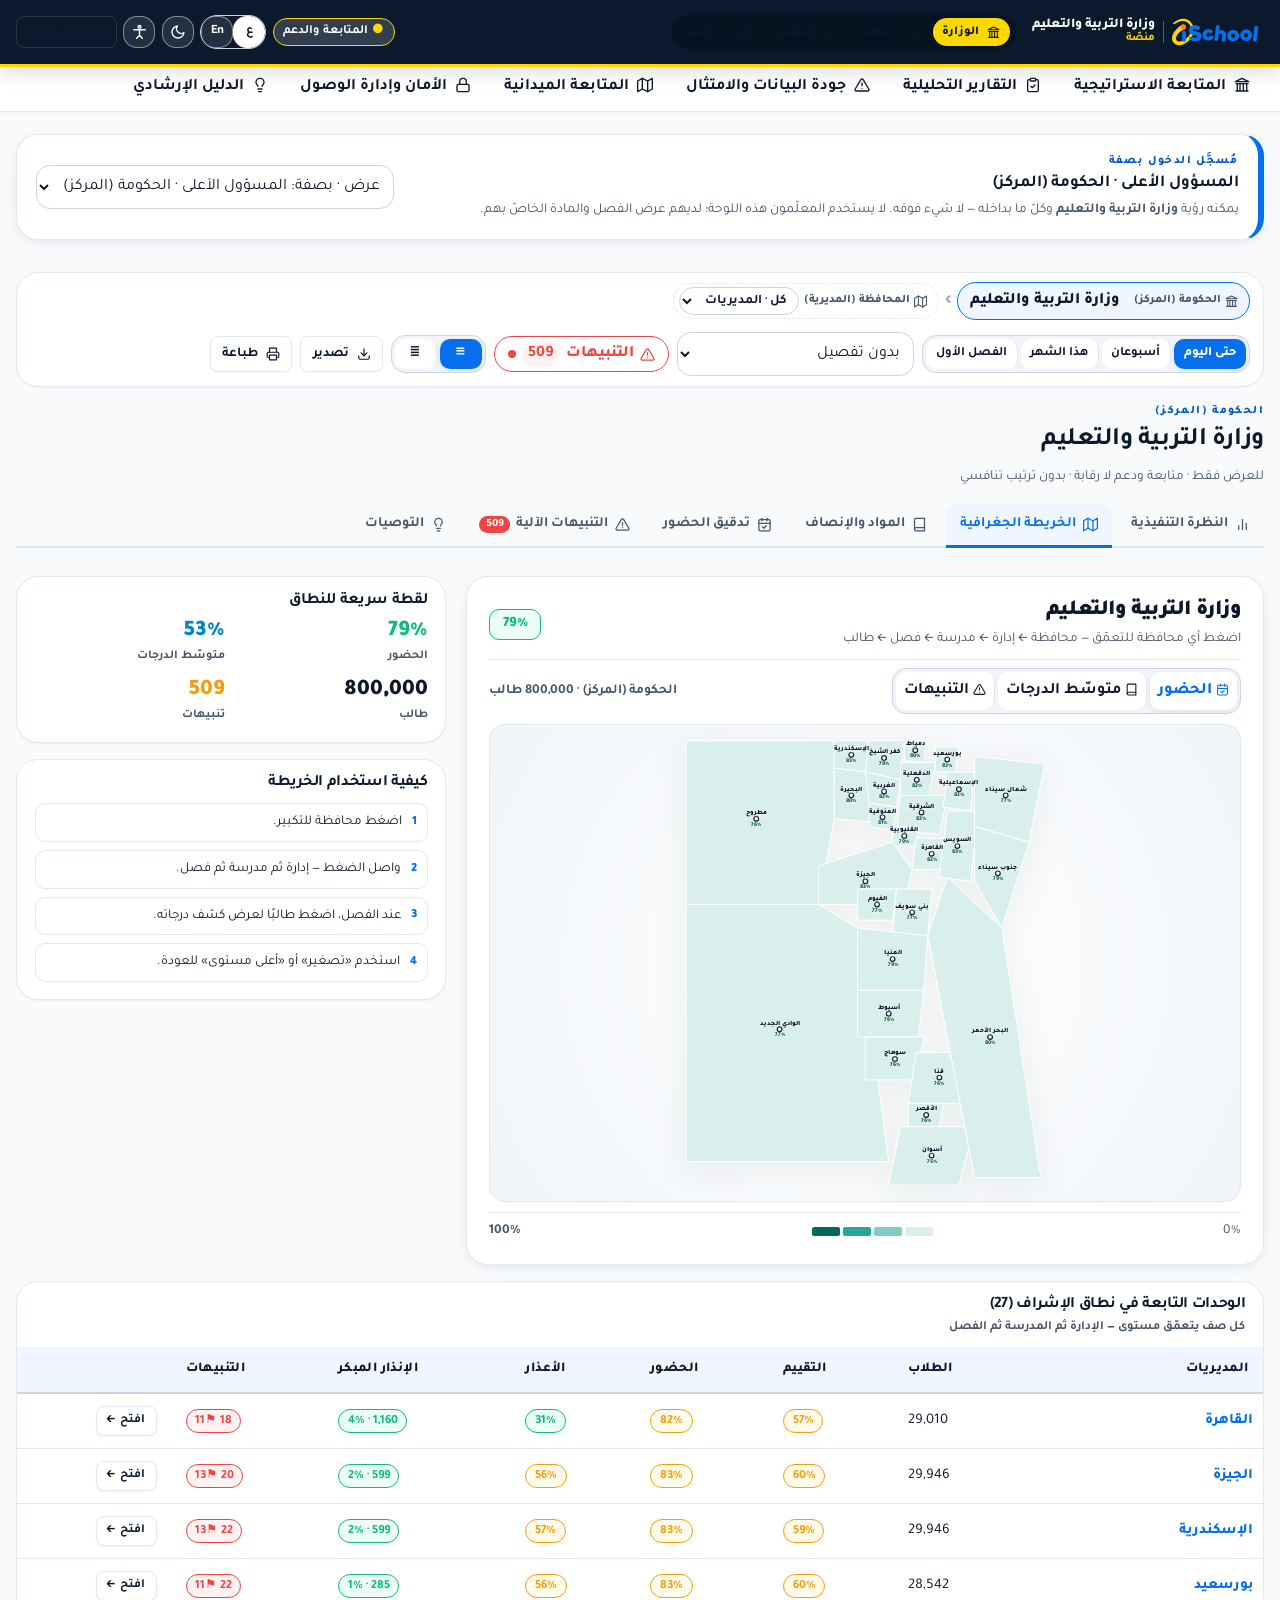
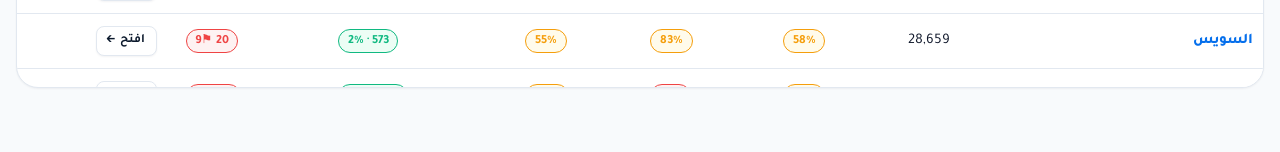
==== commit 1a720e92: "fix: set geo map as default tab on ministry.html and update BI_TAB_ALIAS macro mapping to geo" ====
--- a/ministry.html
+++ b/ministry.html
@@ -19,7 +19,7 @@
 <script>
   document.addEventListener('DOMContentLoaded', () => {
     S.route = 'admin';
-    S.adminPath = ['min']; S.adminAnalyticsTab = 'macro';
+    S.adminPath = ['min']; S.adminAnalyticsTab = 'geo';
     render();
   });
 </script>
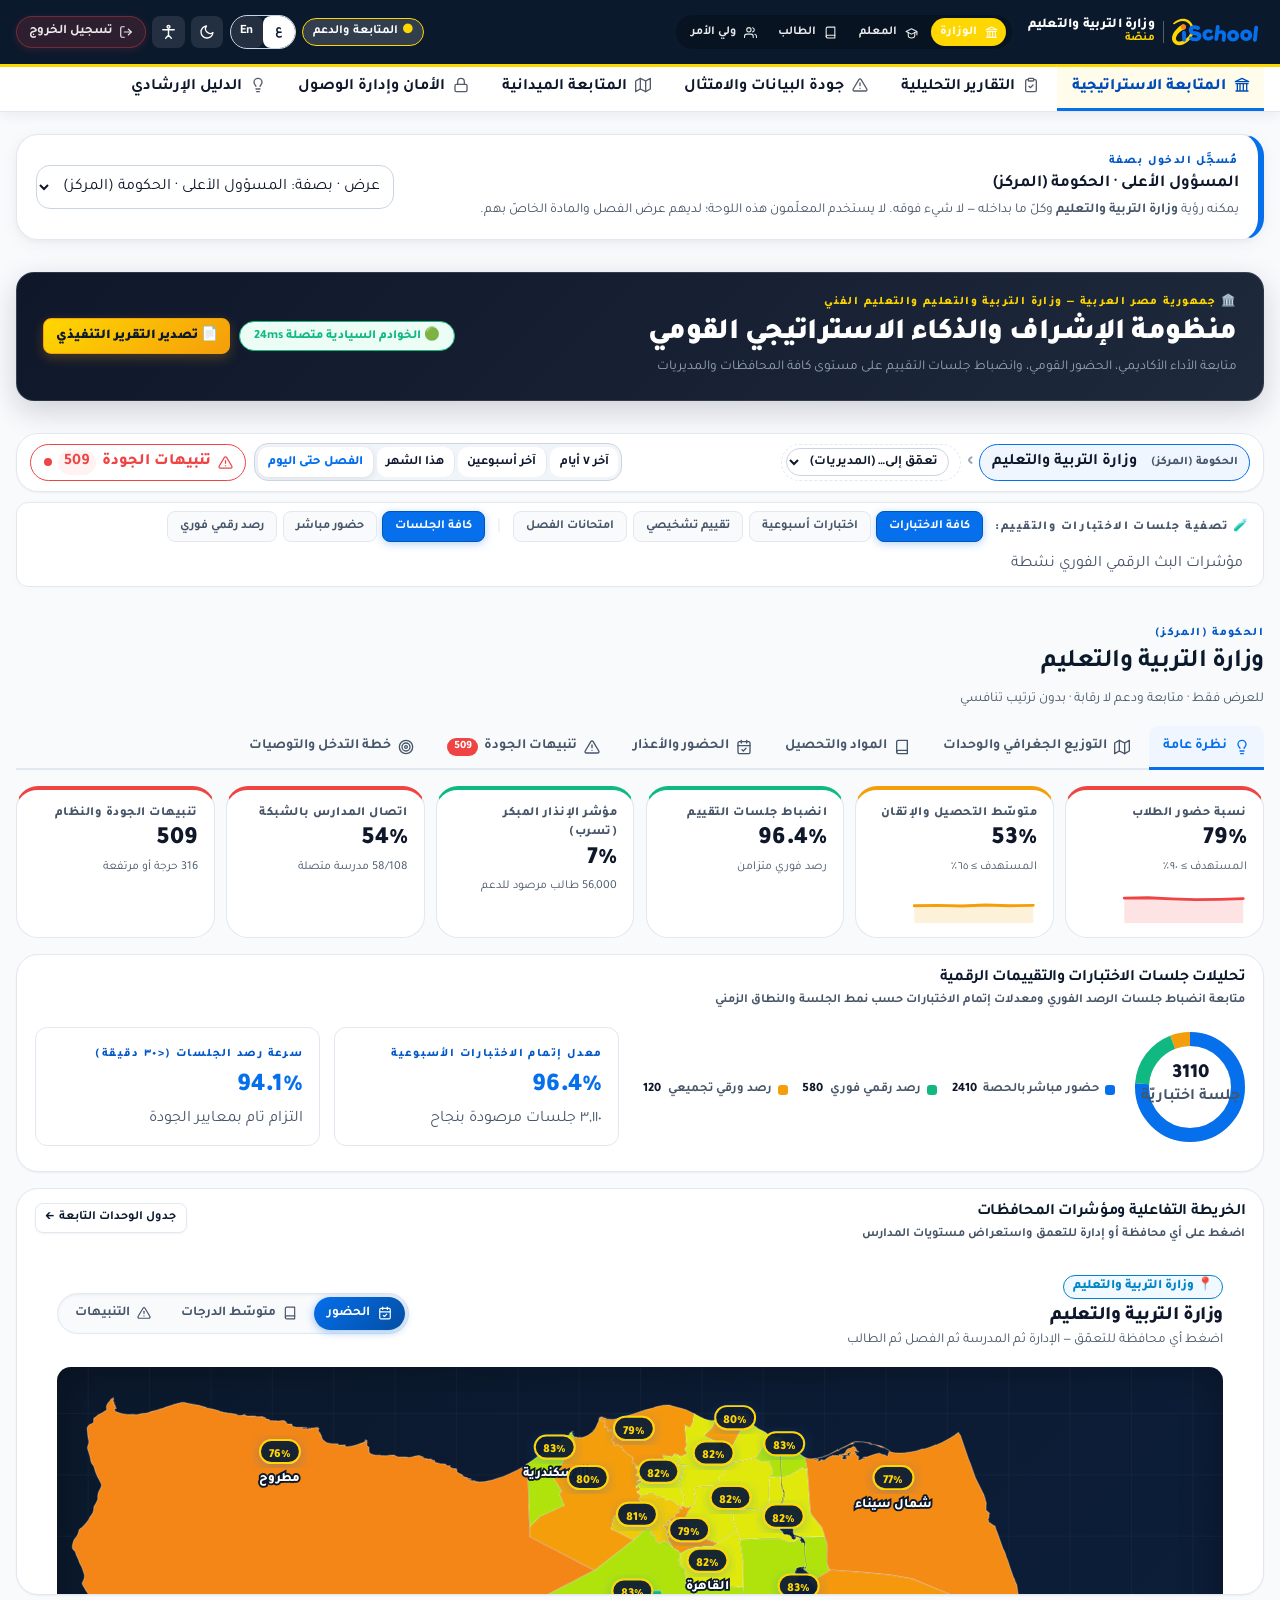
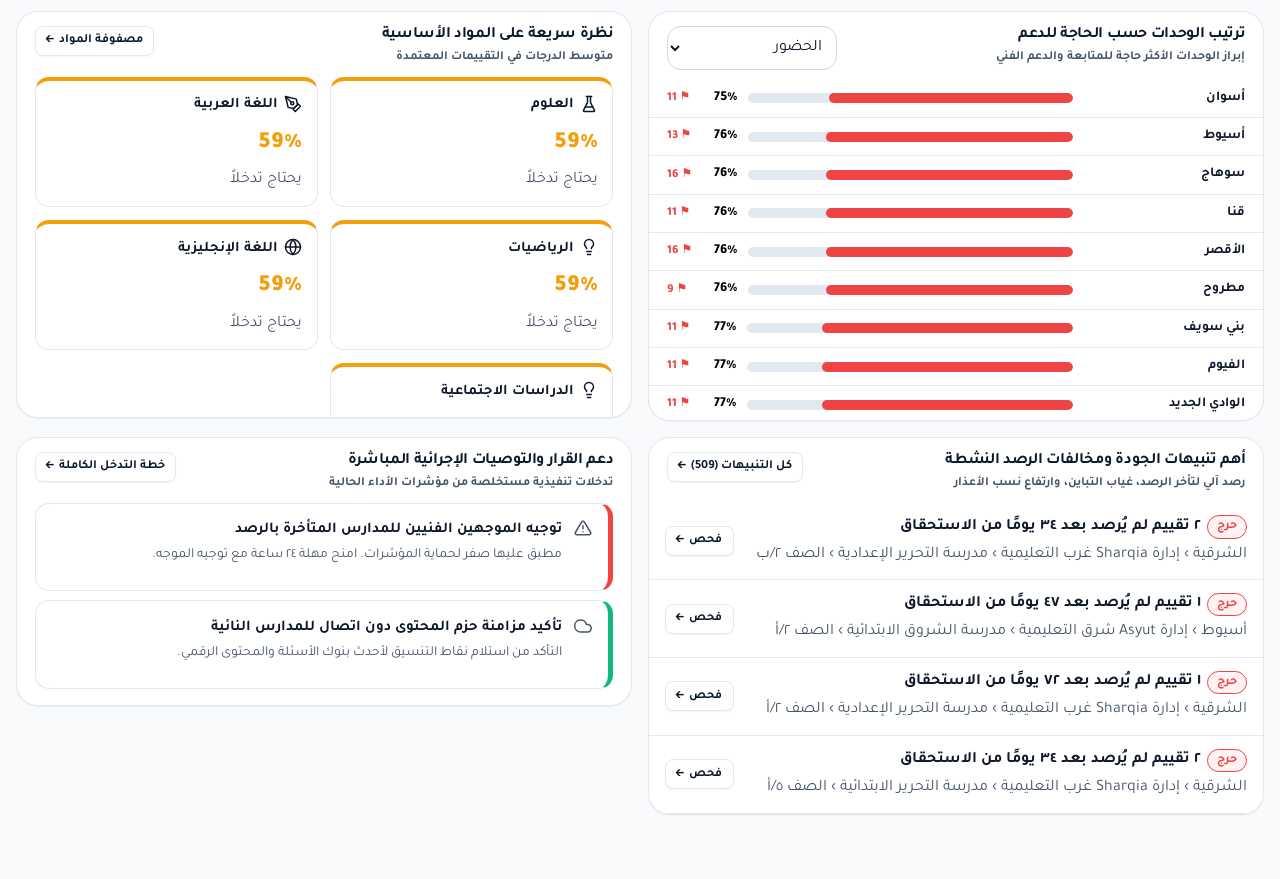
==== commit 5057c137: "feat: enhance student grades breakdown, attendance log, ministry BI cockpit & accessibility popup mo" ====
--- a/ministry.html
+++ b/ministry.html
@@ -19,7 +19,9 @@
 <script>
   document.addEventListener('DOMContentLoaded', () => {
     S.route = 'admin';
-    S.adminPath = ['min']; S.adminAnalyticsTab = 'geo';
+    S.view = 'oversight';
+    S.adminPath = ['min'];
+    S.adminAnalyticsTab = 'overview';
     render();
   });
 </script>
--- a/css/styles.css
+++ b/css/styles.css
@@ -248,57 +248,116 @@
 }
 
 /* Sticky Appbar with Glassmorphism */
-header.appbar{
+header/* ═══════════════════════════════════════════════════════════
+   TOP APPBAR — dark navy, gold accent, glass blur
+═══════════════════════════════════════════════════════════ */
+.appbar{
   position:sticky;
   top:0;
   z-index:100;
-  background:rgba(11,25,44,0.94);
-  backdrop-filter:blur(12px);
-  -webkit-backdrop-filter:blur(12px);
+  background:linear-gradient(135deg,#0B192C 0%,#0D2040 100%);
+  backdrop-filter:blur(16px);
+  -webkit-backdrop-filter:blur(16px);
   color:#fff;
-  border-bottom:2px solid rgba(255,215,0,0.4);
-  box-shadow:0 4px 20px rgba(0,0,0,0.15);
+  border-bottom:2px solid rgba(255,215,0,0.35);
+  box-shadow:0 4px 24px rgba(5,111,236,0.18), 0 1px 4px rgba(0,0,0,0.25);
 }
 .appbar .wrap{
-  min-height:60px;
-  padding-top:.4rem;
-  padding-bottom:.4rem;
-}
-
-/* Modern Primary Nav Bar */
-nav.mainnav{
-  background:var(--paper);
-  border-bottom:1.5px solid var(--line);
+  min-height:64px;
+  padding-top:.45rem;
+  padding-bottom:.45rem;
+}
+
+/* Brand link inside appbar */
+.appbar .brand{
+  color:#fff;
+  text-decoration:none;
+  font-weight:700;
+  letter-spacing:.01em;
+}
+.appbar .brand:hover{
+  color:var(--ischool-gold);
+}
+
+/* Role badge / title inside appbar */
+.appbar .role-title{
+  color:rgba(255,255,255,0.72);
+  font-size:.82rem;
+  font-weight:600;
+  letter-spacing:.02em;
+}
+
+/* Avatar / icon buttons in appbar */
+.appbar button,
+.appbar [role="button"],
+.appbar a.btn.ghost,
+.appbar .btn.ghost {
+  color:rgba(255,255,255,0.88);
+  background:transparent;
+  border:none;
+  cursor:pointer;
+  border-radius:var(--radius-sm);
+  padding:.3rem .5rem;
+  transition:var(--transition);
+}
+.appbar button:hover,
+.appbar [role="button"]:hover,
+.appbar a.btn.ghost:hover,
+.appbar .btn.ghost:hover {
+  color:#fff;
+  background:rgba(255,255,255,0.15);
+}
+
+/* ═══════════════════════════════════════════════════════════
+   SECONDARY NAV — matches dark appbar theme, pill active state
+═══════════════════════════════════════════════════════════ */
+nav.mainnav,
+.mainnav{
+  background:linear-gradient(180deg,#0F2035 0%,#0B1A2E 100%);
+  border-bottom:1.5px solid rgba(255,215,0,0.18);
   position:sticky;
-  top:60px;
+  top:64px;
   z-index:90;
-  box-shadow:0 2px 10px rgba(0,0,0,0.03);
+  box-shadow:0 4px 12px rgba(0,0,0,0.18);
 }
 .navlink{
   display:inline-flex;
   align-items:center;
   gap:.5rem;
   min-height:var(--tap);
-  padding:.4rem 1.1rem;
+  padding:.5rem 1.2rem;
   border:none;
   background:transparent;
-  color:var(--ink-2);
+  color:rgba(255,255,255,0.62);
   font:inherit;
-  font-weight:700;
+  font-size:.88rem;
+  font-weight:600;
   cursor:pointer;
   border-bottom:3px solid transparent;
   white-space:nowrap;
   transition:var(--transition);
+  border-radius:0;
+}
+.navlink svg{
+  opacity:.7;
+  transition:var(--transition);
 }
 .navlink:hover{
-  color:var(--ischool-blue);
-  background:var(--teal-050);
+  color:#fff;
+  background:rgba(5,111,236,0.14);
+  border-bottom-color:rgba(5,111,236,0.55);
+}
+.navlink:hover svg{
+  opacity:1;
 }
 .navlink[aria-current="page"]{
-  color:var(--ischool-blue);
-  border-bottom-color:var(--ischool-blue);
+  color:var(--ischool-gold);
+  border-bottom-color:var(--ischool-gold);
   font-weight:800;
-  background:var(--teal-050);
+  background:rgba(255,215,0,0.08);
+}
+.navlink[aria-current="page"] svg{
+  opacity:1;
 }
 
 /* Modern Modal Overlay */
@@ -1337,14 +1396,47 @@
 /* ============================================================
    MINISTRY MAP — governorate → district → school → class → student
    ============================================================ */
-.map-canvas{position:relative;width:100%;min-height:400px;display:flex;justify-content:center;align-items:center;
-  background:radial-gradient(circle at 50% 50%, #FFFFFF 0%, #F1F5F9 100%);border-radius:16px;
+.map-card{flex:1.9;min-width:380px;padding:1.35rem 1.4rem;display:flex;flex-direction:column;justify-content:space-between;}
+.map-card-head{padding-bottom:.7rem;border-bottom:1.5px solid var(--line);}
+.map-card-titlerow{display:flex;align-items:center;gap:.55rem;flex-wrap:wrap;}
+.map-card-titlerow > svg{color:var(--ischool-blue);flex:0 0 auto;}
+.map-card-titlerow h2{margin:0;font-size:1.32rem;font-weight:900;color:var(--ink);}
+.map-card-spacer{flex:1 1 auto;}
+.map-value-pill{display:inline-flex;align-items:center;font-size:.92rem;font-weight:900;color:#fff;
+  padding:.28rem .75rem;border-radius:999px;line-height:1.3;box-shadow:0 2px 6px rgba(0,0,0,.12);}
+.map-canvas{position:relative;width:100%;min-height:480px;display:flex;justify-content:center;align-items:center;
+  background:radial-gradient(circle at 50% 40%, #FFFFFF 0%, #F1F5F9 100%);border-radius:16px;
   border:1.5px solid var(--line);overflow:hidden;padding:.5rem;flex:1;}
-.map-bubble{cursor:pointer;}
+/* ---- Map Metric Switcher Button Group ---- */
+.map-metric-pills{display:inline-flex;align-items:center;gap:3px;background:var(--sand,#F1F5F9);border:1.5px solid var(--line,#CBD5E1);border-radius:999px;padding:3px;box-shadow:inset 0 1px 3px rgba(0,0,0,0.06);}
+.map-metric-pills .map-pill-btn,
+.map-metric-pills button{display:inline-flex;align-items:center;gap:0.45rem;border:none;background:transparent;color:var(--ink-2,#64748B);font:inherit;font-weight:700;font-size:0.84rem;padding:0.4rem 0.85rem;border-radius:999px;cursor:pointer;transition:all 0.2s cubic-bezier(0.4,0,0.2,1);white-space:nowrap;}
+.map-metric-pills .map-pill-btn:hover,
+.map-metric-pills button:hover{color:var(--ischool-blue,#056FEC);background:rgba(5,111,236,0.08);}
+.map-metric-pills .map-pill-btn.on,
+.map-metric-pills button.on{color:#FFFFFF !important;background:linear-gradient(135deg,#056FEC 0%,#034EA2 100%) !important;box-shadow:0 2px 8px rgba(5,111,236,0.4);}
+.map-metric-pills svg{vertical-align:middle;}
+
+.map-poly{cursor:pointer;transition:filter .2s ease, opacity .2s ease;}
+.map-poly:hover{filter:brightness(1.18) drop-shadow(0 0 10px rgba(5,111,236,0.6));opacity:0.95;}
+.map-pin-badge{cursor:pointer;transition:filter .18s ease, opacity .18s ease;pointer-events:all;}
+.map-pin-badge:hover{filter:drop-shadow(0 0 10px rgba(245,158,11,0.9)) brightness(1.25);}
+.map-pin-badge:hover rect{stroke:#FFFFFF !important;stroke-width:2px !important;}
+.map-pin-badge:hover circle{stroke:#FFFFFF !important;stroke-width:2px !important;}
+.map-pin-badge:hover text{fill:#FFFFFF !important;}
+.map-pin-group{cursor:pointer;transition:filter .2s ease;}
+.map-pin-group:hover{filter:drop-shadow(0 4px 8px rgba(0,0,0,0.4));}
+.map-bubble{cursor:pointer;transition:filter .2s ease;}
+.map-bubble:hover{filter:brightness(1.15) drop-shadow(0 4px 10px rgba(5,111,236,0.5));}
 .map-bubble:focus circle{stroke:var(--ischool-gold);stroke-width:3.5;}
-.map-zoomout{padding:.15rem .6rem;border-radius:999px;font-size:.76rem;}
+.map-tip{position:absolute;z-index:100;pointer-events:none !important;background:rgba(11,25,44,0.96);backdrop-filter:blur(10px);color:#fff;border:1.5px solid var(--ischool-gold);border-radius:8px;padding:.55rem .85rem;font-size:.8rem;font-weight:700;transform:translate(-50%,-130%);box-shadow:0 8px 24px rgba(0,0,0,0.45);transition:opacity .15s ease;white-space:nowrap;}
+.map-zoomout{padding:.25rem .75rem;border-radius:999px;font-size:.78rem;font-weight:700;border:1.5px solid var(--line);background:var(--paper);color:var(--ink);cursor:pointer;transition:all .2s ease;}
+.map-zoomout:hover{border-color:var(--ischool-blue);color:var(--ischool-blue);background:var(--teal-050);}
+.map-legend-row{display:flex;align-items:center;flex-wrap:wrap;gap:.5rem;margin-top:.75rem;padding-top:.6rem;
+  border-top:1px solid var(--line);font-size:.8rem;}
 .map-legend-item{display:inline-flex;align-items:center;gap:.4rem;font-size:.78rem;color:var(--ink-2);font-weight:700;}
 .map-legend-item i{width:11px;height:11px;border-radius:3px;display:inline-block;}
+.map-swatch{width:10px;height:10px;border-radius:3px;flex:0 0 auto;justify-self:center;}
 .map-roster{display:grid;grid-template-columns:repeat(auto-fill,minmax(150px,1fr));gap:.6rem;width:100%;
   max-height:440px;overflow:auto;padding:.3rem;}
 .map-stu{display:flex;flex-direction:column;align-items:center;gap:.35rem;text-align:center;
@@ -1358,8 +1450,312 @@
 .map-stu-n{font-size:.82rem;font-weight:700;color:var(--ink);white-space:nowrap;overflow:hidden;text-overflow:ellipsis;max-width:100%;}
 .map-stu-m{font-size:.72rem;color:var(--ink-2);font-weight:600;}
 
+/* Sub-tier Grid Cards (Governorate / District / School drilldown) */
+.map-tier-grid{display:grid;grid-template-columns:repeat(auto-fill,minmax(250px,1fr));gap:.85rem;width:100%;max-height:500px;overflow-y:auto;padding:.4rem;}
+.map-unit-card{display:flex;flex-direction:column;justify-content:space-between;gap:.7rem;background:var(--paper);border:1.5px solid var(--line);border-radius:var(--radius);padding:1rem 1.1rem;cursor:pointer;font:inherit;text-align:right;transition:all .2s cubic-bezier(0.4,0,0.2,1);box-shadow:var(--shadow-sm);position:relative;overflow:hidden;}
+.map-unit-card:hover{border-color:var(--ischool-blue);transform:translateY(-2px);box-shadow:0 8px 20px rgba(5,111,236,0.12);}
+.map-unit-card.ok{border-top:3.5px solid var(--ok-700);}
+.map-unit-card.warn{border-top:3.5px solid var(--warn-700);}
+.map-unit-card.risk{border-top:3.5px solid var(--risk-700);}
+.map-unit-head{display:flex;justify-content:space-between;align-items:flex-start;gap:.5rem;}
+.map-unit-title{font-size:.95rem;font-weight:800;color:var(--ink);margin:0;line-height:1.35;}
+.map-unit-metrics{display:flex;align-items:center;gap:.45rem;flex-wrap:wrap;}
+.map-unit-badge{display:inline-flex;align-items:center;gap:.3rem;padding:.25rem .55rem;border-radius:6px;font-size:.76rem;font-weight:700;background:var(--sand);color:var(--ink-2);}
+.map-unit-badge.hi{background:rgba(5,111,236,0.08);color:var(--ischool-blue);font-weight:800;}
+.map-unit-foot{display:flex;justify-content:space-between;align-items:center;border-top:1px solid var(--line);padding-top:.55rem;font-size:.78rem;color:var(--ink-2);}
+.map-unit-cta{display:inline-flex;align-items:center;gap:.3rem;font-weight:800;color:var(--ischool-blue);}
+
 /* dark-mode alignment for the new BI surfaces */
 html.dark .bi-cmd, html.dark .bi-panel, html.dark .bi-kpi, html.dark .tier, html.dark .bi-fchip,
-html.dark .bi-bell, html.dark .map-canvas, html.dark .map-stu{ background:var(--surface); border-color:var(--line); color:var(--ink); }
+html.dark .bi-bell, html.dark .map-canvas, html.dark .map-stu, html.dark .map-unit-card{ background:var(--surface); border-color:var(--line); color:var(--ink); }
+html.dark .map-unit-title{ color:var(--ink); }
+html.dark .map-unit-badge{ background:var(--surface-2); color:var(--ink-2); }
 html.dark .bi-tab.on, html.dark .tier.here{ background:var(--surface-2); }
 html.dark .bi-case.open{ background:var(--surface-2); }
+
+
+/* ═══════════════════════════════════════════════════════════
+   SIGN OUT BUTTON — High-visibility red-tinted pill button
+═══════════════════════════════════════════════════════════ */
+.appbar .signout-btn,
+a.signout-btn {
+  display: inline-flex !important;
+  align-items: center !important;
+  gap: .35rem !important;
+  min-height: 32px !important;
+  padding: .3rem .75rem !important;
+  font-size: .82rem !important;
+  font-weight: 700 !important;
+  color: #FF8A8A !important;
+  background: rgba(239, 68, 68, 0.15) !important;
+  border: 1px solid rgba(239, 68, 68, 0.35) !important;
+  border-radius: 999px !important;
+  text-decoration: none !important;
+  opacity: 1 !important;
+  transition: all 0.2s ease !important;
+  box-shadow: 0 2px 8px rgba(239, 68, 68, 0.15);
+}
+
+.appbar .signout-btn:hover,
+.appbar .signout-btn:focus-visible,
+a.signout-btn:hover {
+  color: #FFFFFF !important;
+  background: #EF4444 !important;
+  border-color: #EF4444 !important;
+  box-shadow: 0 4px 14px rgba(239, 68, 68, 0.45) !important;
+  transform: translateY(-1px);
+}
+
+/* ═══════════════════════════════════════════════════════════
+   GLOBAL HEADER ENHANCEMENTS & NAV CONSISTENCY ACROSS PAGES
+═══════════════════════════════════════════════════════════ */
+.appbar nav a.btn.ghost,
+.appbar .btn.ghost {
+  color: rgba(255, 255, 255, 0.9) !important;
+  text-decoration: none;
+}
+
+.appbar nav a.btn.ghost:hover,
+.appbar .btn.ghost:hover {
+  color: #FFFFFF !important;
+  background: rgba(255, 255, 255, 0.18) !important;
+}
+
+html.dark .appbar {
+  background: linear-gradient(135deg, #0B192C 0%, #0D2040 100%) !important;
+  border-bottom-color: rgba(255, 215, 0, 0.4) !important;
+}
+
+html.dark .appbar .brand span,
+html.dark .appbar .brand {
+  color: #FFFFFF !important;
+}
+
+html.dark .appbar nav a.btn.ghost:not([style*="background"]) {
+  color: rgba(255, 255, 255, 0.9) !important;
+}
+
+/* Secondary mainnav bar styling */
+nav.mainnav {
+  box-shadow: 0 4px 12px rgba(11, 25, 44, 0.06);
+}
+
+.navlink[aria-current="page"] {
+  color: var(--ischool-blue-dark) !important;
+  border-bottom: 3.5px solid var(--ischool-blue) !important;
+  font-weight: 800 !important;
+}
+
+html.dark nav.mainnav {
+  background: #111827 !important;
+  border-bottom-color: #374151 !important;
+}
+
+html.dark .navlink {
+  color: #9CA3AF;
+}
+
+html.dark .navlink:hover {
+  color: #60A5FA;
+}
+
+html.dark .navlink[aria-current="page"] {
+  color: #60A5FA !important;
+  border-bottom-color: #3B82F6 !important;
+}
+
+/* ============================================================
+   MODERN TEACHER WORKSPACE — Class Switcher & Attendance System
+   ============================================================ */
+.classbar-modern {
+  display: flex;
+  align-items: center;
+  justify-content: space-between;
+  flex-wrap: wrap;
+  gap: 0.85rem;
+  padding: 0.9rem 1.25rem;
+  background: linear-gradient(135deg, #0B192C 0%, #11284A 100%);
+  color: #FFFFFF;
+  border-radius: var(--radius-lg);
+  margin-bottom: 1.35rem;
+  box-shadow: 0 6px 22px rgba(11, 25, 44, 0.18);
+  border: 1px solid rgba(255, 255, 255, 0.12);
+}
+.classbar-badge-icon {
+  width: 40px;
+  height: 40px;
+  border-radius: 12px;
+  background: rgba(245, 158, 11, 0.16);
+  color: var(--ischool-gold, #F59E0B);
+  display: flex;
+  align-items: center;
+  justify-content: center;
+  flex-shrink: 0;
+}
+.class-pill-btn {
+  border: 1.5px solid rgba(255, 255, 255, 0.2);
+  background: rgba(255, 255, 255, 0.08);
+  color: #E2E8F0;
+  font: inherit;
+  font-weight: 800;
+  font-size: 0.85rem;
+  padding: 0.45rem 1rem;
+  border-radius: 999px;
+  cursor: pointer;
+  transition: all 0.2s cubic-bezier(0.4, 0, 0.2, 1);
+  display: inline-flex;
+  align-items: center;
+  gap: 0.4rem;
+}
+.class-pill-btn:hover {
+  background: rgba(255, 255, 255, 0.22);
+  color: #FFFFFF;
+  transform: translateY(-1px);
+}
+.class-pill-btn.active {
+  background: linear-gradient(135deg, #F59E0B 0%, #D97706 100%) !important;
+  color: #0B192C !important;
+  font-weight: 900 !important;
+  border-color: #F59E0B !important;
+  box-shadow: 0 4px 14px rgba(245, 158, 11, 0.45);
+}
+
+.att-sticky-bar {
+  position: sticky;
+  top: 0.5rem;
+  z-index: 20;
+  background: rgba(255, 255, 255, 0.96);
+  backdrop-filter: blur(12px);
+  border: 1.5px solid var(--line);
+  border-radius: var(--radius-lg);
+  padding: 0.85rem 1.15rem;
+  box-shadow: 0 8px 24px rgba(0, 0, 0, 0.08);
+  margin-bottom: 1.15rem;
+}
+html.dark .att-sticky-bar {
+  background: rgba(17, 24, 39, 0.95);
+  border-color: #374151;
+}
+
+.att-counter-pill {
+  display: inline-flex;
+  align-items: center;
+  gap: 0.4rem;
+  padding: 0.4rem 0.85rem;
+  border-radius: 999px;
+  font-size: 0.84rem;
+  font-weight: 800;
+  line-height: 1.2;
+}
+.att-counter-pill.present { background: #ECFDF5; color: #047857; border: 1.5px solid #A7F3D0; }
+.att-counter-pill.late { background: #FFFBEB; color: #B45309; border: 1.5px solid #FDE68A; }
+.att-counter-pill.absent { background: #FEF2F2; color: #B91C1C; border: 1.5px solid #FECACA; }
+.att-counter-pill.excused { background: #F0F9FF; color: #0369A1; border: 1.5px solid #BAE6FD; }
+
+.att-card-modern {
+  border: 1.5px solid var(--line);
+  border-radius: 14px;
+  padding: 0.95rem 1.2rem;
+  background: var(--paper);
+  transition: all 0.2s ease;
+  display: flex;
+  flex-direction: column;
+  gap: 0.75rem;
+}
+.att-card-modern:hover {
+  border-color: #CBD5E1;
+  box-shadow: 0 4px 16px rgba(0, 0, 0, 0.05);
+}
+.att-pill-btn {
+  flex: 1;
+  min-height: 40px;
+  border: 1.5px solid var(--line);
+  background: var(--sand, #F8FAFC);
+  color: var(--ink-2);
+  font: inherit;
+  font-weight: 800;
+  font-size: 0.86rem;
+  border-radius: 10px;
+  cursor: pointer;
+  transition: all 0.18s cubic-bezier(0.4, 0, 0.2, 1);
+  display: inline-flex;
+  align-items: center;
+  justify-content: center;
+  gap: 0.35rem;
+}
+.att-pill-btn:hover {
+  filter: brightness(0.96);
+  transform: translateY(-1px);
+}
+.att-pill-btn.present.active,
+.att-pill-btn[aria-checked="true"][data-val="present"] {
+  background: #10B981 !important;
+  color: #FFFFFF !important;
+  border-color: #059669 !important;
+  box-shadow: 0 3px 10px rgba(16, 185, 129, 0.35);
+}
+.att-pill-btn.late.active,
+.att-pill-btn[aria-checked="true"][data-val="late"] {
+  background: #F59E0B !important;
+  color: #FFFFFF !important;
+  border-color: #D97706 !important;
+  box-shadow: 0 3px 10px rgba(245, 158, 11, 0.35);
+}
+.att-pill-btn.absent.active,
+.att-pill-btn[aria-checked="true"][data-val="absent"] {
+  background: #EF4444 !important;
+  color: #FFFFFF !important;
+  border-color: #DC2626 !important;
+  box-shadow: 0 3px 10px rgba(239, 68, 68, 0.35);
+}
+.att-pill-btn.excused.active,
+.att-pill-btn[aria-checked="true"][data-val="excused"] {
+  background: #0284C7 !important;
+  color: #FFFFFF !important;
+  border-color: #0369A1 !important;
+  box-shadow: 0 3px 10px rgba(2, 132, 199, 0.35);
+}
+
+/* ═══════════════════════════════════════════════════════════
+   MINISTRY BI DASHBOARD — EYE-COMFORT & QUIZ SESSION FILTERS
+   ═══════════════════════════════════════════════════════════ */
+.bi-sub-pill {
+  border: 1.5px solid var(--line, #CBD5E1);
+  background: var(--sand, #F8FAFC);
+  color: var(--ink-2, #475569);
+  font: inherit;
+  font-weight: 700;
+  font-size: 0.78rem;
+  padding: 0.3rem 0.75rem;
+  border-radius: 8px;
+  cursor: pointer;
+  transition: all 0.18s ease;
+}
+.bi-sub-pill:hover {
+  background: #F1F5F9;
+  color: #0F172A;
+  border-color: #94A3B8;
+}
+.bi-sub-pill.on {
+  background: #056FEC !important;
+  color: #FFFFFF !important;
+  border-color: #0256B8 !important;
+  box-shadow: 0 2px 8px rgba(5, 111, 236, 0.3);
+}
+
+html.dark .bi-sub-pill {
+  background: #1E293B;
+  color: #94A3B8;
+  border-color: #334155;
+}
+html.dark .bi-sub-pill:hover {
+  background: #334155;
+  color: #F8FAFC;
+}
+html.dark .bi-sub-pill.on {
+  background: #3B82F6 !important;
+  color: #FFFFFF !important;
+  border-color: #2563EB !important;
+}
+
+
